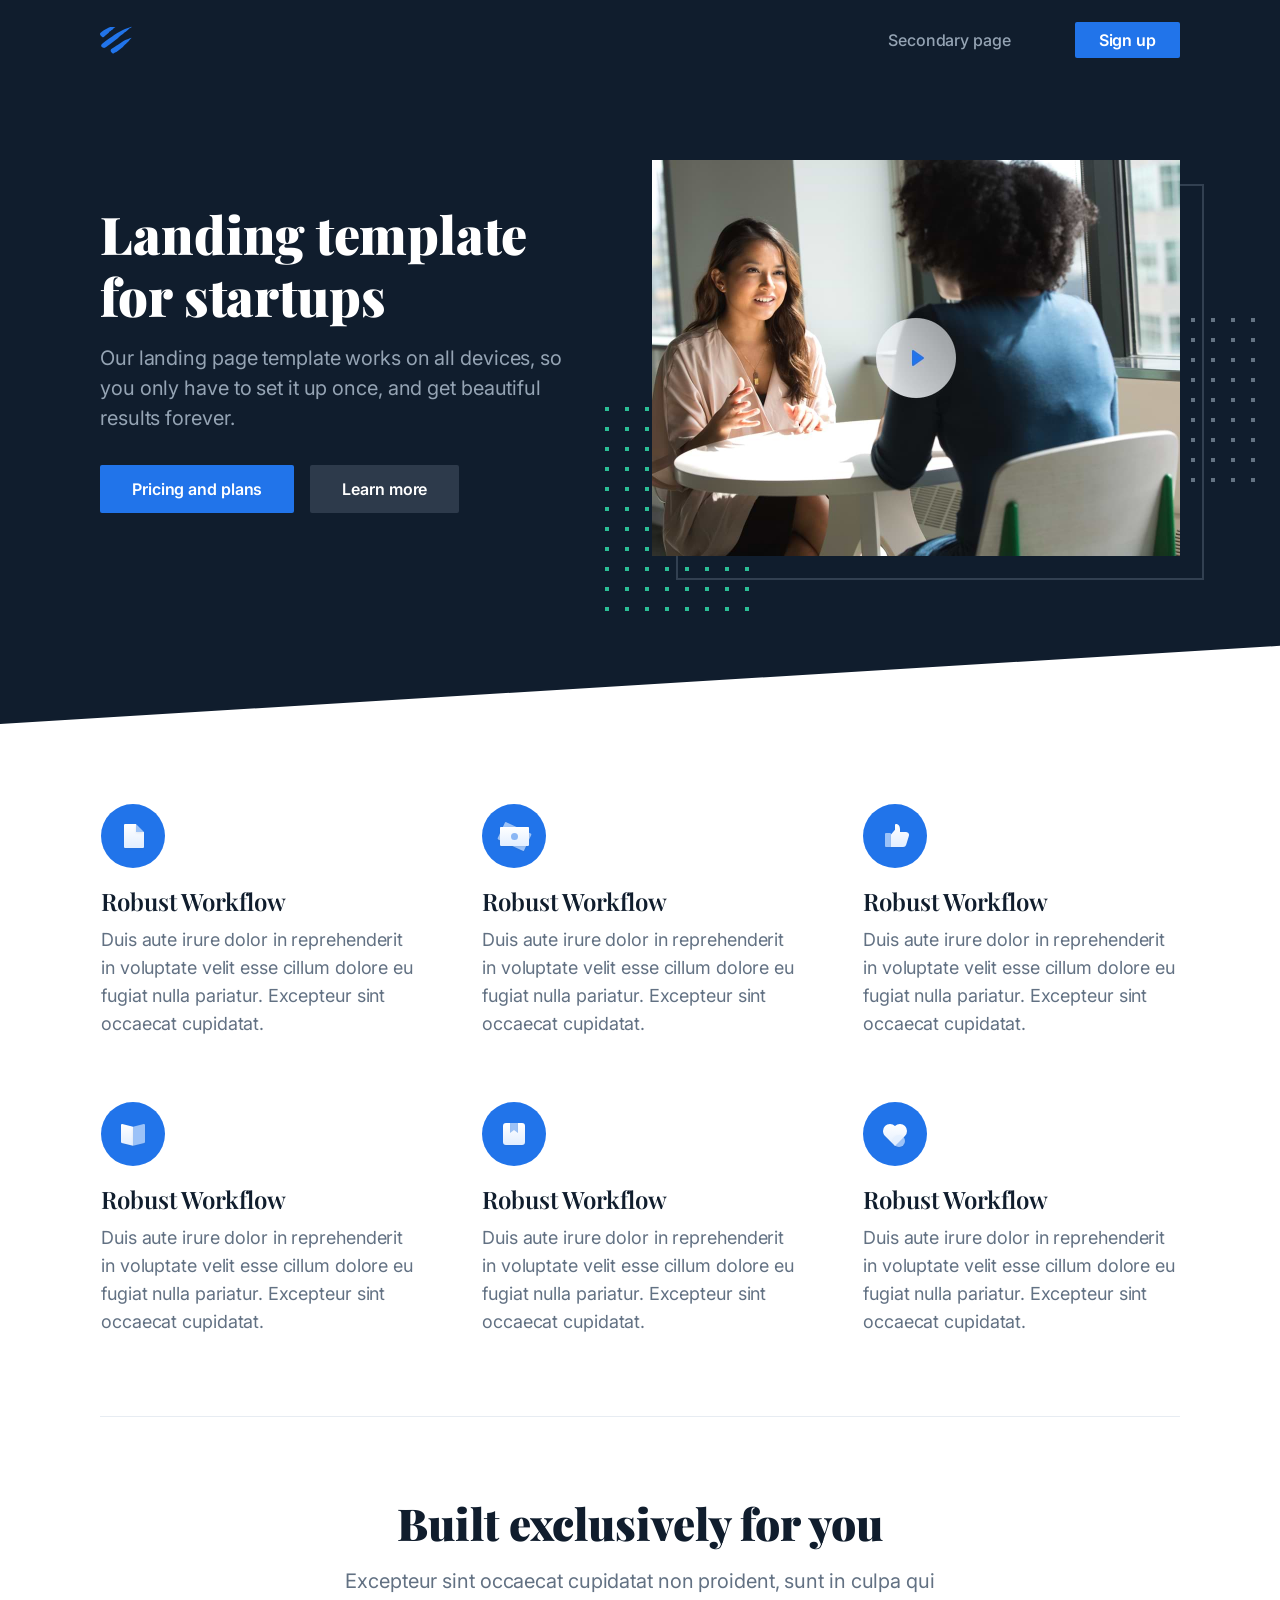
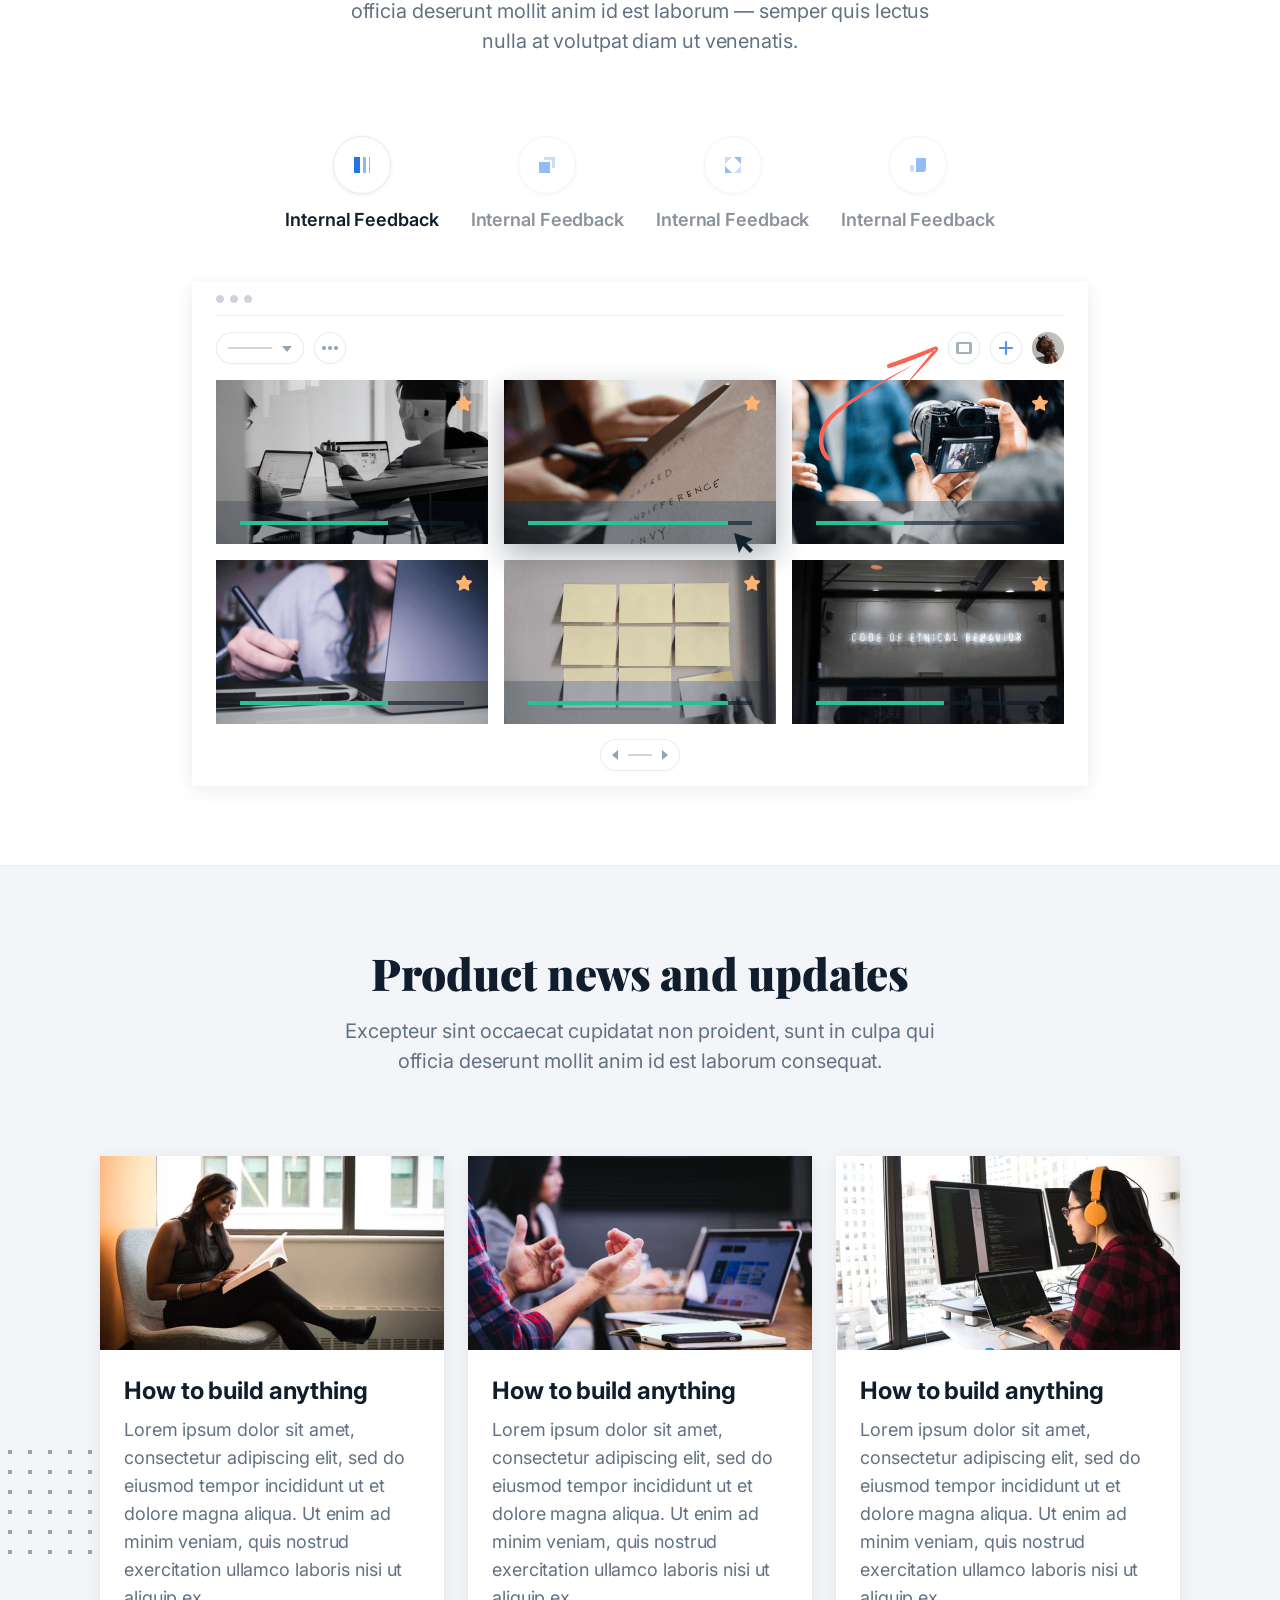
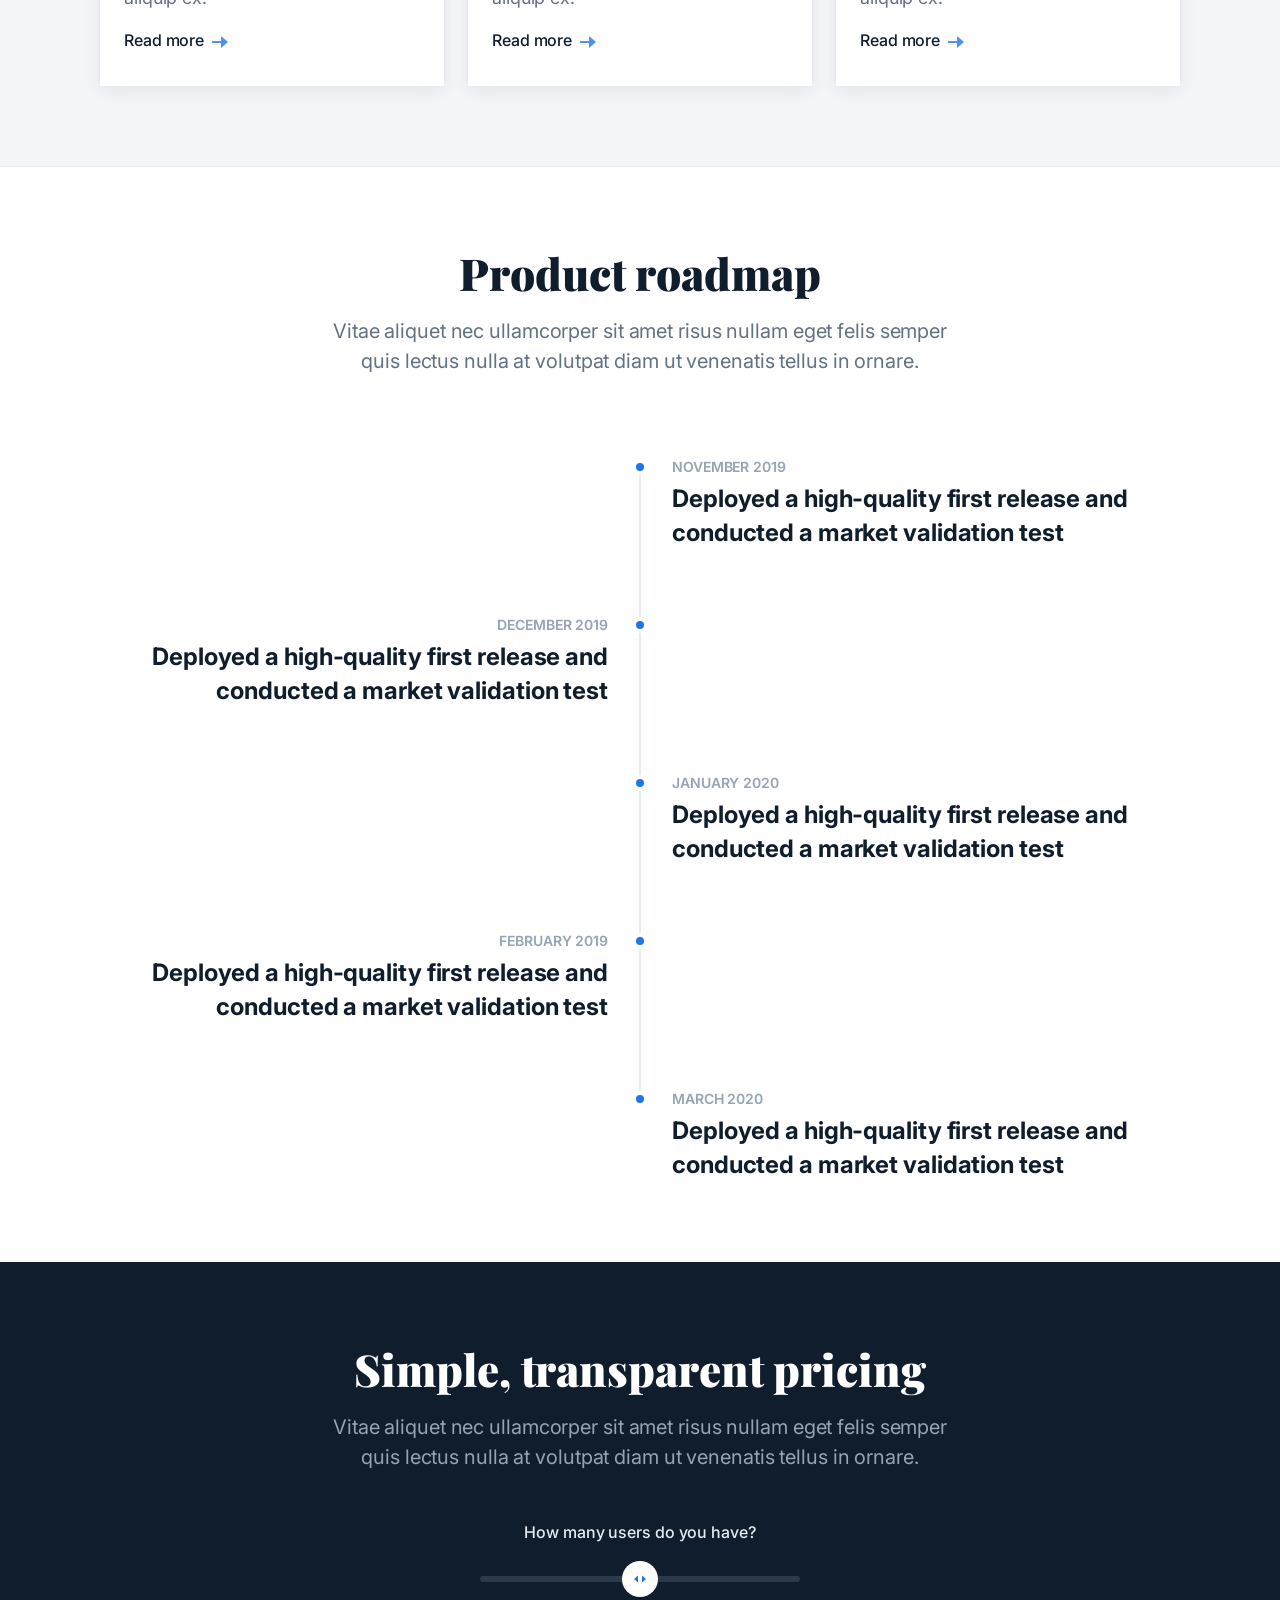
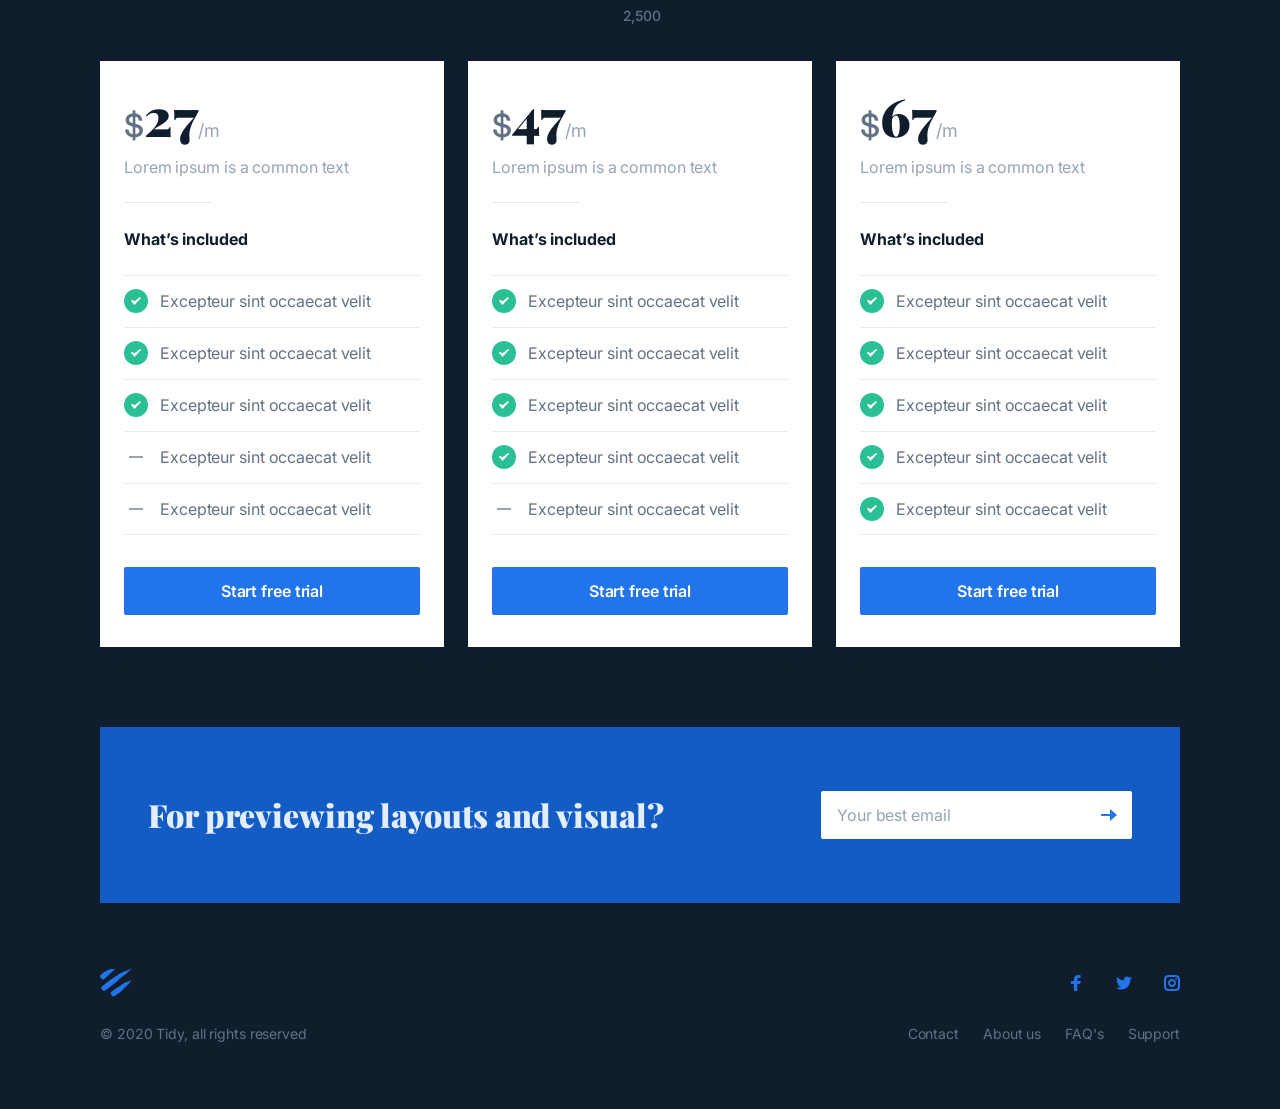
==== tidy/HTML/public/index.html @ 33cce277 "feat: Add Titans Atlas fan site with interactive features Co-authored-by: ohajiyev995 <ohajiyev995@g" ====
<!DOCTYPE html><html lang="en" class="no-js"><head><meta charset="utf-8"><meta http-equiv="X-UA-Compatible" content="IE=edge"><meta name="viewport" content="width=device-width,initial-scale=1"><title>Tidy Template</title><link rel="stylesheet" href="css/style.css"></head><body class="has-animations"><div class="body-wrap"><header class="site-header invert-color"><div class="container"><div class="site-header-inner"><div class="brand"><h1 class="m-0"><a href="index.html"><img src="images/logo.svg" alt="Tidy" width="32" height="32"></a></h1></div><button id="header-nav-toggle" class="header-nav-toggle" aria-controls="primary-menu" aria-expanded="false"><span class="screen-reader">Menu</span> <span class="hamburger"><span class="hamburger-inner"></span></span></button><nav id="header-nav" class="header-nav"><div class="header-nav-inner"><ul class="list-reset text-xs header-nav-right"><li><a href="additional.html">Secondary page</a></li></ul><ul class="list-reset header-nav-right"><li><a class="button button-primary button-wide-mobile button-wide-mobile button-sm" href="signup.html">Sign up</a></li></ul></div></nav></div></div></header><main class="site-content"><section class="hero section has-bg-color invert-color"><div class="container"><div class="hero-inner section-inner"><div class="split-wrap"><div class="split-item"><div class="hero-content split-item-content center-content-mobile reveal-from-top"><h1 class="mt-0 mb-16">Landing template for startups</h1><p class="mt-0 mb-32">Our landing page template works on all devices, so you only have to set it up once, and get beautiful results forever.</p><div class="button-group"><a class="button button-primary button-wide-mobile" href="#">Pricing and plans</a> <a class="button button-dark button-wide-mobile" href="#">Learn more</a></div></div><div class="hero-figure split-item-image split-item-image-fill illustration-element-01 reveal-from-bottom"><a class="modal-trigger" aria-controls="modal-01" data-video="https://player.vimeo.com/video/174002812" data-video-tag="iframe" href="#"><img src="images/video-placeholder.jpg" alt="Video" width="528" height="396"></a></div><div id="modal-01" class="modal modal-video"><div class="modal-inner"><div class="responsive-video"><iframe src="#" frameborder="0" webkitallowfullscreen mozallowfullscreen allowfullscreen></iframe></div></div></div></div></div></div></div></section><section class="features-tiles section"><div class="container"><div class="features-tiles-inner section-inner"><div class="tiles-wrap"><div class="tiles-item reveal-from-bottom" data-reveal-container=".tiles-wrap"><div class="tiles-item-inner"><div class="features-tiles-item-header"><div class="features-tiles-item-image mb-16"><img src="images/feature-tile-icon-01.svg" alt="Feature tile icon 01"></div></div><div class="features-tiles-item-content"><h4 class="mt-0 mb-8">Robust Workflow</h4><p class="m-0 text-sm">Duis aute irure dolor in reprehenderit in voluptate velit esse cillum dolore eu fugiat nulla pariatur. Excepteur sint occaecat cupidatat.</p></div></div></div><div class="tiles-item reveal-from-bottom" data-reveal-container=".tiles-wrap" data-reveal-delay="100"><div class="tiles-item-inner"><div class="features-tiles-item-header"><div class="features-tiles-item-image mb-16"><img src="images/feature-tile-icon-02.svg" alt="Feature tile icon 02"></div></div><div class="features-tiles-item-content"><h4 class="mt-0 mb-8">Robust Workflow</h4><p class="m-0 text-sm">Duis aute irure dolor in reprehenderit in voluptate velit esse cillum dolore eu fugiat nulla pariatur. Excepteur sint occaecat cupidatat.</p></div></div></div><div class="tiles-item reveal-from-bottom" data-reveal-container=".tiles-wrap" data-reveal-delay="200"><div class="tiles-item-inner"><div class="features-tiles-item-header"><div class="features-tiles-item-image mb-16"><img src="images/feature-tile-icon-03.svg" alt="Feature tile icon 03"></div></div><div class="features-tiles-item-content"><h4 class="mt-0 mb-8">Robust Workflow</h4><p class="m-0 text-sm">Duis aute irure dolor in reprehenderit in voluptate velit esse cillum dolore eu fugiat nulla pariatur. Excepteur sint occaecat cupidatat.</p></div></div></div><div class="tiles-item reveal-from-bottom" data-reveal-container=".tiles-wrap" data-reveal-delay="300"><div class="tiles-item-inner"><div class="features-tiles-item-header"><div class="features-tiles-item-image mb-16"><img src="images/feature-tile-icon-04.svg" alt="Feature tile icon 04"></div></div><div class="features-tiles-item-content"><h4 class="mt-0 mb-8">Robust Workflow</h4><p class="m-0 text-sm">Duis aute irure dolor in reprehenderit in voluptate velit esse cillum dolore eu fugiat nulla pariatur. Excepteur sint occaecat cupidatat.</p></div></div></div><div class="tiles-item reveal-from-bottom" data-reveal-container=".tiles-wrap" data-reveal-delay="400"><div class="tiles-item-inner"><div class="features-tiles-item-header"><div class="features-tiles-item-image mb-16"><img src="images/feature-tile-icon-05.svg" alt="Feature tile icon 05"></div></div><div class="features-tiles-item-content"><h4 class="mt-0 mb-8">Robust Workflow</h4><p class="m-0 text-sm">Duis aute irure dolor in reprehenderit in voluptate velit esse cillum dolore eu fugiat nulla pariatur. Excepteur sint occaecat cupidatat.</p></div></div></div><div class="tiles-item reveal-from-bottom" data-reveal-container=".tiles-wrap" data-reveal-delay="500"><div class="tiles-item-inner"><div class="features-tiles-item-header"><div class="features-tiles-item-image mb-16"><img src="images/feature-tile-icon-06.svg" alt="Feature tile icon 06"></div></div><div class="features-tiles-item-content"><h4 class="mt-0 mb-8">Robust Workflow</h4><p class="m-0 text-sm">Duis aute irure dolor in reprehenderit in voluptate velit esse cillum dolore eu fugiat nulla pariatur. Excepteur sint occaecat cupidatat.</p></div></div></div></div></div></div></section><section class="features-tabs section center-content has-bottom-divider"><div class="container"><div class="features-tabs-inner section-inner has-top-divider"><div class="section-header center-content"><div class="container-xs"><h2 class="mt-0 mb-16">Built exclusively for you</h2><p class="m-0">Excepteur sint occaecat cupidatat non proident, sunt in culpa qui officia deserunt mollit anim id est laborum — semper quis lectus nulla at volutpat diam ut venenatis.</p></div></div><div class="tabs"><ul class="tab-list list-reset mb-0"><li class="tab is-active" role="tab" aria-controls="tab-a"><div class="features-tabs-tab-image mb-12"><img src="images/features-tabs-icon-01.svg" alt="Tab icon 01" width="56" height="56"></div><div class="text-color-high fw-600 text-sm">Internal Feedback</div></li><li class="tab" role="tab" aria-controls="tab-b"><div class="features-tabs-tab-image mb-12"><img src="images/features-tabs-icon-02.svg" alt="Tab icon 02" width="56" height="56"></div><div class="text-color-high fw-600 text-sm">Internal Feedback</div></li><li class="tab" role="tab" aria-controls="tab-c"><div class="features-tabs-tab-image mb-12"><img src="images/features-tabs-icon-03.svg" alt="Tab icon 03" width="56" height="56"></div><div class="text-color-high fw-600 text-sm">Internal Feedback</div></li><li class="tab" role="tab" aria-controls="tab-d"><div class="features-tabs-tab-image mb-12"><img src="images/features-tabs-icon-04.svg" alt="Tab icon 04" width="56" height="56"></div><div class="text-color-high fw-600 text-sm">Internal Feedback</div></li></ul><div id="tab-a" class="tab-panel" role="tabpanel"><img class="has-shadow" src="images/features-tabs-image.png" alt="Features tabs image 01" width="896" height="504"></div><div id="tab-b" class="tab-panel" role="tabpanel"><img class="has-shadow" src="images/features-tabs-image.png" alt="Features tabs image 02" width="896" height="504"></div><div id="tab-c" class="tab-panel" role="tabpanel"><img class="has-shadow" src="images/features-tabs-image.png" alt="Features tabs image 03" width="896" height="504"></div><div id="tab-d" class="tab-panel" role="tabpanel"><img class="has-shadow" src="images/features-tabs-image.png" alt="Features tabs image 04" width="896" height="504"></div></div></div></div></section><section class="news section illustration-section-01"><div class="container"><div class="news-inner section-inner"><div class="section-header center-content"><div class="container-xs"><h2 class="mt-0 mb-16">Product news and updates</h2><p class="mb-0">Excepteur sint occaecat cupidatat non proident, sunt in culpa qui officia deserunt mollit anim id est laborum consequat.</p></div></div><div class="tiles-wrap"><article class="tiles-item reveal-from-bottom"><div class="tiles-item-inner has-shadow"><figure class="news-item-image m-0"><img src="images/news-image-01.jpg" alt="News 01" width="344" height="194"></figure><div class="news-item-content"><div class="news-item-body"><h3 class="news-item-title h4 mt-0 mb-8"><a href="#">How to build anything</a></h3><p class="mb-16 text-sm">Lorem ipsum dolor sit amet, consectetur adipiscing elit, sed do eiusmod tempor incididunt ut et dolore magna aliqua. Ut enim ad minim veniam, quis nostrud exercitation ullamco laboris nisi ut aliquip ex.</p></div><div class="news-item-more text-xs mb-8"><a href="#">Read more</a></div></div></div></article><article class="tiles-item reveal-from-bottom" data-reveal-delay="200"><div class="tiles-item-inner has-shadow"><figure class="news-item-image m-0"><img src="images/news-image-02.jpg" alt="News 02" width="344" height="194"></figure><div class="news-item-content"><div class="news-item-body"><h3 class="news-item-title h4 mt-0 mb-8"><a href="#">How to build anything</a></h3><p class="mb-16 text-sm">Lorem ipsum dolor sit amet, consectetur adipiscing elit, sed do eiusmod tempor incididunt ut et dolore magna aliqua. Ut enim ad minim veniam, quis nostrud exercitation ullamco laboris nisi ut aliquip ex.</p></div><div class="news-item-more text-xs mb-8"><a href="#">Read more</a></div></div></div></article><article class="tiles-item reveal-from-bottom" data-reveal-delay="400"><div class="tiles-item-inner has-shadow"><figure class="news-item-image m-0"><img src="images/news-image-03.jpg" alt="News 03" width="344" height="194"></figure><div class="news-item-content"><div class="news-item-body"><h3 class="news-item-title h4 mt-0 mb-8"><a href="#">How to build anything</a></h3><p class="mb-16 text-sm">Lorem ipsum dolor sit amet, consectetur adipiscing elit, sed do eiusmod tempor incididunt ut et dolore magna aliqua. Ut enim ad minim veniam, quis nostrud exercitation ullamco laboris nisi ut aliquip ex.</p></div><div class="news-item-more text-xs mb-8"><a href="#">Read more</a></div></div></div></article></div></div></div></section><section class="roadmap section has-top-divider"><div class="container"><div class="roadmap-inner section-inner"><div class="section-header center-content"><div class="container-xs"><h2 class="mt-0 mb-16">Product roadmap</h2><p class="mb-0">Vitae aliquet nec ullamcorper sit amet risus nullam eget felis semper quis lectus nulla at volutpat diam ut venenatis tellus in ornare.</p></div></div><div class="timeline"><div class="timeline-wrap"><div class="timeline-item"><div class="timeline-item-inner"><div class="timeline-item-header text-color-low tt-u mb-4 reveal-fade">November 2019</div><div class="timeline-item-content fw-700 h4 m-0 reveal-from-side">Deployed a high-quality first release and conducted a market validation test</div></div></div><div class="timeline-item"><div class="timeline-item-inner"><div class="timeline-item-header text-color-low tt-u mb-4 reveal-fade">December 2019</div><div class="timeline-item-content fw-700 h4 m-0 reveal-from-side">Deployed a high-quality first release and conducted a market validation test</div></div></div><div class="timeline-item"><div class="timeline-item-inner"><div class="timeline-item-header text-color-low tt-u mb-4 reveal-fade">January 2020</div><div class="timeline-item-content fw-700 h4 m-0 reveal-from-side">Deployed a high-quality first release and conducted a market validation test</div></div></div><div class="timeline-item"><div class="timeline-item-inner"><div class="timeline-item-header text-color-low tt-u mb-4 reveal-fade">February 2019</div><div class="timeline-item-content fw-700 h4 m-0 reveal-from-side">Deployed a high-quality first release and conducted a market validation test</div></div></div><div class="timeline-item"><div class="timeline-item-inner"><div class="timeline-item-header text-color-low tt-u mb-4 reveal-fade">March 2020</div><div class="timeline-item-content fw-700 h4 m-0 reveal-from-side">Deployed a high-quality first release and conducted a market validation test</div></div></div></div></div></div></div></section><section class="pricing section has-bg-color"><div class="container"><div class="pricing-inner section-inner"><div class="section-header center-content invert-color"><div class="container-xs"><h2 class="mt-0 mb-16">Simple, transparent pricing</h2><p class="m-0">Vitae aliquet nec ullamcorper sit amet risus nullam eget felis semper quis lectus nulla at volutpat diam ut venenatis tellus in ornare.</p></div></div><div class="pricing-slider center-content invert-color"><label class="form-slider"><span class="mb-16">How many users do you have?</span> <input type="range" value="4" data-price-input='{
                                    "0": "1,000",
                                    "1": "1,250",
                                    "2": "1,500",
                                    "3": "2,000",
                                    "4": "2,500",
                                    "5": "3,500",
                                    "6": "6,000",
                                    "7": "15,000",
                                    "8": "50,000"                 
                                }'></label><div class="pricing-slider-value"></div></div><div class="tiles-wrap"><div class="tiles-item reveal-from-bottom"><div class="tiles-item-inner has-shadow"><div class="pricing-item-content"><div class="pricing-item-header pb-24 mb-24"><div class="pricing-item-price mb-8" data-price-output='{
                                                "0": ["$", "0", "/m"],
                                                "1": ["$", "13", "/m"],
                                                "2": ["$", "17", "/m"],
                                                "3": ["$", "21", "/m"],
                                                "4": ["$", "27", "/m"],
                                                "5": ["$", "42", "/m"],
                                                "6": ["$", "58", "/m"],
                                                "7": ["$", "117", "/m"],
                                                "8": ["$", "208", "/m"]
                                            }'><span class="pricing-item-price-currency h3"></span><span class="pricing-item-price-amount h1"></span><span class="pricing-item-price-after text-sm text-color-low"></span></div><div class="text-xs text-color-low">Lorem ipsum is a common text</div></div><div class="pricing-item-features mb-40"><div class="pricing-item-features-title h6 text-xs text-color-high mb-24">What’s included</div><ul class="pricing-item-features-list list-reset text-xs mb-32"><li class="is-checked">Excepteur sint occaecat velit</li><li class="is-checked">Excepteur sint occaecat velit</li><li class="is-checked">Excepteur sint occaecat velit</li><li>Excepteur sint occaecat velit</li><li>Excepteur sint occaecat velit</li></ul></div></div><div class="pricing-item-cta mb-8"><a class="button button-primary button-block" href="#">Start free trial</a></div></div></div><div class="tiles-item reveal-from-bottom" data-reveal-delay="200"><div class="tiles-item-inner has-shadow"><div class="pricing-item-content"><div class="pricing-item-header pb-24 mb-24"><div class="pricing-item-price mb-8" data-price-output='{
                                                "0": ["$", "13", "/m"],
                                                "1": ["$", "17", "/m"],
                                                "2": ["$", "21", "/m"],
                                                "3": ["$", "25", "/m"],
                                                "4": ["$", "47", "/m"],
                                                "5": ["$", "58", "/m"],
                                                "6": ["$", "117", "/m"],
                                                "7": ["$", "208", "/m"],
                                                "8": ["$", "299", "/m"]
                                            }'><span class="pricing-item-price-currency h3"></span><span class="pricing-item-price-amount h1"></span><span class="pricing-item-price-after text-sm text-color-low"></span></div><div class="text-xs text-color-low">Lorem ipsum is a common text</div></div><div class="pricing-item-features mb-40"><div class="pricing-item-features-title h6 text-xs text-color-high mb-24">What’s included</div><ul class="pricing-item-features-list list-reset text-xs mb-32"><li class="is-checked">Excepteur sint occaecat velit</li><li class="is-checked">Excepteur sint occaecat velit</li><li class="is-checked">Excepteur sint occaecat velit</li><li class="is-checked">Excepteur sint occaecat velit</li><li>Excepteur sint occaecat velit</li></ul></div></div><div class="pricing-item-cta mb-8"><a class="button button-primary button-block" href="#">Start free trial</a></div></div></div><div class="tiles-item reveal-from-bottom" data-reveal-delay="400"><div class="tiles-item-inner has-shadow"><div class="pricing-item-content"><div class="pricing-item-header pb-24 mb-24"><div class="pricing-item-price mb-8" data-price-output='{
                                                "0": ["$", "17", "/m"],
                                                "1": ["$", "21", "/m"],
                                                "2": ["$", "25", "/m"],
                                                "3": ["$", "42", "/m"],
                                                "4": ["$", "67", "/m"],
                                                "5": ["$", "117", "/m"],
                                                "6": ["$", "208", "/m"],
                                                "7": ["$", "299", "/m"],
                                                "8": ["$", "499", "/m"]
                                            }'><span class="pricing-item-price-currency h3"></span><span class="pricing-item-price-amount h1"></span><span class="pricing-item-price-after text-sm text-color-low"></span></div><div class="text-xs text-color-low">Lorem ipsum is a common text</div></div><div class="pricing-item-features mb-40"><div class="pricing-item-features-title h6 text-xs text-color-high mb-24">What’s included</div><ul class="pricing-item-features-list list-reset text-xs mb-32"><li class="is-checked">Excepteur sint occaecat velit</li><li class="is-checked">Excepteur sint occaecat velit</li><li class="is-checked">Excepteur sint occaecat velit</li><li class="is-checked">Excepteur sint occaecat velit</li><li class="is-checked">Excepteur sint occaecat velit</li></ul></div></div><div class="pricing-item-cta mb-8"><a class="button button-primary button-block" href="#">Start free trial</a></div></div></div></div></div></div></section><section class="cta section center-content-mobile has-bg-color invert-color"><div class="container"><div class="cta-inner section-inner cta-split"><div class="cta-slogan"><h3 class="m-0">For previewing layouts and visual?</h3></div><div class="cta-action"><div class="has-icon-right"><label for="newsletter" class="form-label screen-reader">Subscribe</label> <input id="newsletter" class="form-input" type="text" placeholder="Your best email"> <svg width="16" height="12" xmlns="http://www.w3.org/2000/svg"><path d="M9 5H1c-.6 0-1 .4-1 1s.4 1 1 1h8v5l7-6-7-6v5z" fill="#2174EA"/></svg></div></div></div></div></section></main><footer class="site-footer center-content-mobile invert-color"><div class="container"><div class="site-footer-inner"><div class="footer-top space-between text-xxs"><div class="brand"><a href="index.html"><img src="images/logo.svg" alt="Tidy" width="32" height="32"></a></div><div class="footer-social"><ul class="list-reset"><li><a href="#"><svg width="16" height="16" viewBox="0 0 16 16" xmlns="http://www.w3.org/2000/svg"><title>Facebook</title><path d="M6.023 16L6 9H3V6h3V4c0-2.7 1.672-4 4.08-4 1.153 0 2.144.086 2.433.124v2.821h-1.67c-1.31 0-1.563.623-1.563 1.536V6H13l-1 3H9.28v7H6.023z"/></svg></a></li><li><a href="#"><svg width="16" height="16" viewBox="0 0 16 16" xmlns="http://www.w3.org/2000/svg"><title>Twitter</title><path d="M16 3c-.6.3-1.2.4-1.9.5.7-.4 1.2-1 1.4-1.8-.6.4-1.3.6-2.1.8-.6-.6-1.5-1-2.4-1-1.7 0-3.2 1.5-3.2 3.3 0 .3 0 .5.1.7-2.7-.1-5.2-1.4-6.8-3.4-.3.5-.4 1-.4 1.7 0 1.1.6 2.1 1.5 2.7-.5 0-1-.2-1.5-.4C.7 7.7 1.8 9 3.3 9.3c-.3.1-.6.1-.9.1-.2 0-.4 0-.6-.1.4 1.3 1.6 2.3 3.1 2.3-1.1.9-2.5 1.4-4.1 1.4H0c1.5.9 3.2 1.5 5 1.5 6 0 9.3-5 9.3-9.3v-.4C15 4.3 15.6 3.7 16 3z"/></svg></a></li><li><a href="#"><svg width="16" height="16" viewBox="0 0 16 16" xmlns="http://www.w3.org/2000/svg"><title>Instagram</title><g><circle cx="12.145" cy="3.892" r="1"/><path d="M8 12c-2.206 0-4-1.794-4-4s1.794-4 4-4 4 1.794 4 4-1.794 4-4 4zm0-6c-1.103 0-2 .897-2 2s.897 2 2 2 2-.897 2-2-.897-2-2-2z"/><path d="M12 16H4c-2.056 0-4-1.944-4-4V4c0-2.056 1.944-4 4-4h8c2.056 0 4 1.944 4 4v8c0 2.056-1.944 4-4 4zM4 2c-.935 0-2 1.065-2 2v8c0 .953 1.047 2 2 2h8c.935 0 2-1.065 2-2V4c0-.935-1.065-2-2-2H4z"/></g></svg></a></li></ul></div></div><div class="footer-bottom space-between text-xxs invert-order-desktop"><nav class="footer-nav"><ul class="list-reset"><li><a href="#">Contact</a></li><li><a href="#">About us</a></li><li><a href="#">FAQ's</a></li><li><a href="#">Support</a></li></ul></nav><div class="footer-copyright">&copy; 2020 Tidy, all rights reserved</div></div></div></div></footer></div><script src="js/main.min.js"></script></body></html>
---- tidy/HTML/public/css/style.css ----
@import url("https://fonts.googleapis.com/css?family=Inter:400,500,600,700|Playfair+Display:700,900&display=swap");html{line-height:1.15;-ms-text-size-adjust:100%;-webkit-text-size-adjust:100%}body{margin:0}article,aside,footer,header,nav,section{display:block}h1{font-size:2em;margin:0.67em 0}figcaption,figure,main{display:block}figure{margin:1em 40px}hr{box-sizing:content-box;height:0;overflow:visible}pre{font-family:monospace, monospace;font-size:1em}a{background-color:transparent;-webkit-text-decoration-skip:objects}abbr[title]{border-bottom:none;text-decoration:underline;-webkit-text-decoration:underline dotted;text-decoration:underline dotted}b,strong{font-weight:inherit}b,strong{font-weight:bolder}code,kbd,samp{font-family:monospace, monospace;font-size:1em}dfn{font-style:italic}mark{background-color:#ff0;color:#000}small{font-size:80%}sub,sup{font-size:75%;line-height:0;position:relative;vertical-align:baseline}sub{bottom:-0.25em}sup{top:-0.5em}audio,video{display:inline-block}audio:not([controls]){display:none;height:0}img{border-style:none}svg:not(:root){overflow:hidden}button,input,optgroup,select,textarea{font-family:sans-serif;font-size:100%;line-height:1.15;margin:0}button,input{overflow:visible}button,select{text-transform:none}button,html [type="button"],[type="reset"],[type="submit"]{-webkit-appearance:button}button::-moz-focus-inner,[type="button"]::-moz-focus-inner,[type="reset"]::-moz-focus-inner,[type="submit"]::-moz-focus-inner{border-style:none;padding:0}button:-moz-focusring,[type="button"]:-moz-focusring,[type="reset"]:-moz-focusring,[type="submit"]:-moz-focusring{outline:1px dotted ButtonText}fieldset{padding:0.35em 0.75em 0.625em}legend{box-sizing:border-box;color:inherit;display:table;max-width:100%;padding:0;white-space:normal}progress{display:inline-block;vertical-align:baseline}textarea{overflow:auto}[type="checkbox"],[type="radio"]{box-sizing:border-box;padding:0}[type="number"]::-webkit-inner-spin-button,[type="number"]::-webkit-outer-spin-button{height:auto}[type="search"]{-webkit-appearance:textfield;outline-offset:-2px}[type="search"]::-webkit-search-cancel-button,[type="search"]::-webkit-search-decoration{-webkit-appearance:none}::-webkit-file-upload-button{-webkit-appearance:button;font:inherit}details,menu{display:block}summary{display:list-item}canvas{display:inline-block}template{display:none}[hidden]{display:none}@media (min-width: 641px){.has-animations [class*=reveal-]{opacity:0;will-change:opacity, transform}.has-animations .reveal-from-top{-webkit-transform:translateY(-10px);transform:translateY(-10px)}.has-animations .reveal-from-bottom{-webkit-transform:translateY(10px);transform:translateY(10px)}.has-animations .reveal-from-left{-webkit-transform:translateX(-10px);transform:translateX(-10px)}.has-animations .reveal-from-right{-webkit-transform:translateX(10px);transform:translateX(10px)}.has-animations .reveal-scale-up{-webkit-transform:scale(.95);transform:scale(.95)}.has-animations .reveal-scale-down{-webkit-transform:scale(1.05);transform:scale(1.05)}.has-animations .reveal-rotate-from-left{-webkit-transform:perspective(1000px) rotateY(-45deg);transform:perspective(1000px) rotateY(-45deg)}.has-animations .reveal-rotate-from-right{-webkit-transform:perspective(1000px) rotateY(45deg);transform:perspective(1000px) rotateY(45deg)}.has-animations.is-loaded [class*=reveal-]{-webkit-transition:opacity 1s cubic-bezier(0.39, 0.575, 0.565, 1),-webkit-transform 1s cubic-bezier(0.39, 0.575, 0.565, 1);transition:opacity 1s cubic-bezier(0.39, 0.575, 0.565, 1),-webkit-transform 1s cubic-bezier(0.39, 0.575, 0.565, 1);transition:opacity 1s cubic-bezier(0.39, 0.575, 0.565, 1),transform 1s cubic-bezier(0.39, 0.575, 0.565, 1);transition:opacity 1s cubic-bezier(0.39, 0.575, 0.565, 1),transform 1s cubic-bezier(0.39, 0.575, 0.565, 1),-webkit-transform 1s cubic-bezier(0.39, 0.575, 0.565, 1)}.has-animations.is-loaded [class*=reveal-].is-revealed{opacity:1;-webkit-transform:translate(0);transform:translate(0)}}html{box-sizing:border-box}*,*:before,*:after{box-sizing:inherit}body{background:#fff;-moz-osx-font-smoothing:grayscale;-webkit-font-smoothing:antialiased}hr{border:0;display:block;height:1px;background:#E7ECF2;margin-top:24px;margin-bottom:24px}ul,ol{margin-top:0;padding-left:24px}ul:not(:last-child),ol:not(:last-child){margin-bottom:24px}ul{list-style:disc}ol{list-style:decimal}li:not(:last-child){margin-bottom:12px}li>ul,li>ol{margin-top:12px;margin-bottom:0}dl{margin-top:0;margin-bottom:24px}dt{font-weight:600}dd{margin-left:24px;margin-bottom:24px}img,svg,video{display:block;height:auto;max-width:100%}figure{margin:48px 0}figcaption{padding:8px 0}table{font-size:16px;line-height:24px;letter-spacing:-0.1px;border-collapse:collapse;margin-bottom:24px;width:100%}tr{border-bottom:1px solid #E7ECF2}th{font-weight:600;text-align:left}th,td{padding:8px 16px}th:first-child,td:first-child{padding-left:0}th:last-child,td:last-child{padding-right:0}.invert-color hr{display:block;height:1px;background:rgba(98,113,131,0.24)}.invert-color tr{border-bottom:1px solid rgba(98,113,131,0.24)}html{font-size:20px;line-height:30px;letter-spacing:-0.1px}body{color:#627183;font-size:1rem}body,button,input,select,textarea{font-family:"Inter", sans-serif;font-weight:400}h1,h2,h3,h4,h5,h6,.h1,.h2,.h3,.h4,.h5,.h6{font-family:"Playfair Display", serif;font-weight:900;clear:both;color:#101D2D;word-wrap:break-word;overflow-wrap:break-word}h1,.h1{font-size:44px;line-height:54px}h2,.h2{font-size:32px;line-height:42px}h3,.h3{font-size:24px;line-height:34px;letter-spacing:-0.1px}h4,.h4{font-size:24px;line-height:34px;letter-spacing:-0.1px}h5,.h5{font-size:20px;line-height:30px;letter-spacing:-0.1px}h6,.h6,small,.text-sm{font-size:18px;line-height:28px;letter-spacing:-0.1px}.text-xs{font-size:16px;line-height:24px;letter-spacing:-0.1px}.text-xxs{font-size:14px;line-height:22px}figcaption{font-size:14px;line-height:22px}a:not(.button){color:#627183;text-decoration:underline}a:not(.button):hover,a:not(.button):active{color:#2174EA;outline:0;text-decoration:none}a.func-link{color:#2174EA}h1,.h1{margin-top:48px;margin-bottom:32px}h2,.h2{margin-top:48px;margin-bottom:32px}h3,.h3{margin-top:36px;margin-bottom:24px}h4,h5,h6,.h4,.h5,.h6{margin-top:24px;margin-bottom:24px}p{margin-top:0;margin-bottom:24px}dfn,cite,em,i{font-style:italic}blockquote{font-size:20px;line-height:30px;letter-spacing:-0.1px;margin-top:24px;margin-bottom:24px;margin-left:24px}blockquote::before{content:"\201C"}blockquote::after{content:"\201D"}blockquote p{display:inline}address{border-width:1px 0;border-style:solid;border-color:#E7ECF2;padding:24px 0;margin:0 0 24px}pre,pre h1,pre h2,pre h3,pre h4,pre h5,pre h6,pre .h1,pre .h2,pre .h3,pre .h4,pre .h5,pre .h6{font-family:"Courier 10 Pitch", Courier, monospace}pre,code,kbd,tt,var{background:#F3F5F8}pre{font-size:16px;line-height:24px;letter-spacing:-0.1px;max-width:100%;overflow:auto;padding:24px 24px;margin-top:24px;margin-bottom:24px}code,kbd,tt,var{font-family:Monaco, Consolas, "Andale Mono", "DejaVu Sans Mono", monospace;font-size:16px;line-height:24px;letter-spacing:-0.1px;padding:2px 4px}abbr,acronym{cursor:help}mark,ins{text-decoration:none}b,strong{font-weight:600}.invert-color{color:#95A4B4}.invert-color a:not(.button){color:#95A4B4;text-decoration:underline}.invert-color a:not(.button):hover,.invert-color a:not(.button):active{color:#2174EA;outline:0;text-decoration:none}.invert-color h1,.invert-color h2,.invert-color h3,.invert-color h4,.invert-color h5,.invert-color h6,.invert-color .h1,.invert-color .h2,.invert-color .h3,.invert-color .h4,.invert-color .h5,.invert-color .h6{color:#fff}.invert-color address{border-color:rgba(98,113,131,0.24)}.invert-color pre,.invert-color code,.invert-color kbd,.invert-color tt,.invert-color var{background:#0c1622}@media (max-width: 640px){.h1-mobile{font-size:44px;line-height:54px}.h2-mobile{font-size:32px;line-height:42px}.h3-mobile{font-size:24px;line-height:34px;letter-spacing:-0.1px}.h4-mobile{font-size:24px;line-height:34px;letter-spacing:-0.1px}.h5-mobile{font-size:20px;line-height:30px;letter-spacing:-0.1px}.h6-mobile{font-size:18px;line-height:28px;letter-spacing:-0.1px}}@media (min-width: 641px){h1,.h1{font-size:52px;line-height:62px}h2,.h2{font-size:44px;line-height:54px}h3,.h3{font-size:32px;line-height:42px}}.container,.container-sm,.container-xs{width:100%;margin:0 auto;padding-left:16px;padding-right:16px}@media (min-width: 481px){.container,.container-sm,.container-xs{padding-left:24px;padding-right:24px}}.container{max-width:1128px}.container-sm{max-width:944px}.container-xs{max-width:668px}[class*=container] [class*=container]{padding-left:0;padding-right:0}[class*=container] .container-sm{max-width:896px}[class*=container] .container-xs{max-width:620px}.button{display:-webkit-inline-box;display:inline-flex;font-size:16px;line-height:24px;letter-spacing:-0.1px;font-weight:600;padding:11px 31px;height:48px;text-decoration:none !important;color:#627183;background-color:#F3F5F8;border-width:1px;border-style:solid;border-color:#E7ECF2;border-radius:2px;cursor:pointer;-webkit-box-pack:center;justify-content:center;text-align:center;letter-spacing:inherit;white-space:nowrap;-webkit-transition:background .15s ease;transition:background .15s ease}.button:active{outline:0}.button:hover{background-color:#E7ECF2}.button.is-loading{position:relative;color:transparent !important;pointer-events:none}.button.is-loading::after{content:'';display:block;position:absolute;width:24px;height:24px;margin-left:-12px;margin-top:-12px;top:50%;left:50%;border:2px solid #627183;border-radius:50%;border-right-color:transparent !important;border-top-color:transparent !important;z-index:1;-webkit-animation:button-loading .6s infinite linear;animation:button-loading .6s infinite linear}.button[disabled]{cursor:not-allowed;color:#95A4B4;background-color:#E7ECF2 !important;border-color:rgba(0,0,0,0)}.button[disabled].is-loading::after{border-color:#95A4B4}.button-sm{padding:5px 23px;height:36px}.button-dark{color:#fff;background-color:#2d3a4b;border-color:rgba(0,0,0,0)}.button-dark:hover{background-color:#334155}.button-dark.is-loading::after{border-color:#fff}.button-primary{color:#fff;background-color:#2174EA;border-color:rgba(0,0,0,0)}.button-primary:hover{background-color:#2f7deb}.button-primary.is-loading::after{border-color:#fff}.button-secondary{color:#fff;background-color:#2BBF96;border-color:rgba(0,0,0,0)}.button-secondary:hover{background-color:#2ecba0}.button-secondary.is-loading::after{border-color:#fff}.button-block{display:-webkit-box;display:flex;width:100%}.button-group{display:-webkit-box;display:flex;flex-wrap:wrap;-webkit-box-align:center;align-items:center;margin-right:-8px;margin-left:-8px;margin-top:-8px}.button-group:last-of-type{margin-bottom:-8px}.button-group:not(:last-of-type){margin-bottom:8px}.button-group>[class*=button]{margin:8px}@media (max-width: 640px){.button-wide-mobile{width:100%;max-width:280px}}@-webkit-keyframes button-loading{0%{-webkit-transform:rotate(0);transform:rotate(0)}100%{-webkit-transform:rotate(360deg);transform:rotate(360deg)}}@keyframes button-loading{0%{-webkit-transform:rotate(0);transform:rotate(0)}100%{-webkit-transform:rotate(360deg);transform:rotate(360deg)}}fieldset{padding:0;margin:0;border:0}.form-label,.form-switch,.form-slider{color:#627183;font-weight:500}.form-label{font-size:14px;line-height:22px}.form-input,.form-select,.form-checkbox input,.form-radio input{-moz-appearance:none;-webkit-appearance:none;background-color:#fff;border-width:1px;border-style:solid;border-color:#E7ECF2}.form-input:hover,.form-select:hover,.form-checkbox input:hover,.form-radio input:hover{border-color:#d6dfe9}.form-input:active,.form-input:focus,.form-select:active,.form-select:focus,.form-checkbox input:active,.form-checkbox input:focus,.form-radio input:active,.form-radio input:focus{outline:none;border-color:#95A4B4}.form-input[disabled],.form-select[disabled],.form-checkbox input[disabled],.form-radio input[disabled]{cursor:not-allowed;background-color:#F3F5F8;border-color:#F3F5F8}.form-input.form-error,.form-select.form-error,.form-checkbox input.form-error,.form-radio input.form-error{border-color:#FF6157}.form-input.form-warning,.form-select.form-warning,.form-checkbox input.form-warning,.form-radio input.form-warning{border-color:#FFB471}.form-input.form-success,.form-select.form-success,.form-checkbox input.form-success,.form-radio input.form-success{border-color:#2BBF96}.form-input,.form-select{display:block;font-size:16px;line-height:24px;letter-spacing:-0.1px;padding:11px 15px;height:48px;border-radius:0;color:#101D2D;box-shadow:none;max-width:100%;width:100%}.form-input::-webkit-input-placeholder{color:#95A4B4}.form-input::-moz-placeholder{color:#95A4B4}.form-input:-ms-input-placeholder{color:#95A4B4}.form-input::-ms-input-placeholder{color:#95A4B4}.form-input::placeholder{color:#95A4B4}.form-input::-ms-input-placeholder{color:#95A4B4}textarea.form-input{height:auto;resize:vertical}.form-select{padding-right:46px;background-image:url("data:image/svg+xml;charset=US-ASCII,%3Csvg%20viewBox%3D%220%200%2016%2016%22%20xmlns%3D%22http%3A%2F%2Fwww.w3.org%2F2000%2Fsvg%22%3E%3Cpath%20d%3D%22M8%2011.4L2.6%206%204%204.6l4%204%204-4L13.4%206%208%2011.4z%22%20fill%3D%22%23627183%22%20fill-rule%3D%22evenodd%22%2F%3E%3C%2Fsvg%3E");background-position:right 15px center;background-repeat:no-repeat;background-size:16px 16px}.form-select-sm{padding-right:38px;background-position:right 11px center}.form-select-sm,.form-input-sm{padding:5px 11px;height:36px}.has-icon-left,.has-icon-right{position:relative}.has-icon-left svg,.has-icon-right svg{pointer-events:none;position:absolute;top:50%;-webkit-transform:translateY(-50%);transform:translateY(-50%)}.has-icon-left .form-input{padding-left:46px}.has-icon-left .form-input+svg{left:15px}.has-icon-left .form-input-sm{padding-left:38px}.has-icon-left .form-input-sm+svg{left:11px}.has-icon-right .form-input{padding-right:46px}.has-icon-right .form-input+svg{right:15px}.has-icon-right .form-input-sm{padding-right:38px}.has-icon-right .form-input-sm+svg{right:11px}.form-checkbox,.form-radio,.form-switch{cursor:pointer}.form-checkbox,.form-radio,.form-switch,.form-slider{font-size:16px;line-height:24px;letter-spacing:-0.1px}.form-checkbox,.form-radio{color:#95A4B4}.form-checkbox,.form-radio{position:relative;padding-left:24px}.form-checkbox input,.form-radio input{position:absolute;left:0;top:3px;width:16px;height:16px;cursor:pointer}.form-checkbox input:checked,.form-radio input:checked{background-color:#2174EA !important;border-color:#2174EA !important;background-position:50%}.form-checkbox input{border-radius:2px}.form-checkbox input:checked{background-image:url([data-uri])}.form-radio input{border-radius:50%}.form-radio input:checked{background-image:url([data-uri])}.form-switch{display:-webkit-inline-box;display:inline-flex;-webkit-box-align:center;align-items:center;-webkit-user-select:none;-moz-user-select:none;-ms-user-select:none;user-select:none}.form-switch input{clip:rect(0, 0, 0, 0);height:1px;margin:-1px;overflow:hidden;position:absolute;width:1px}.form-switch .form-switch-icon{display:block;position:relative;min-width:60px;width:60px;height:32px;border-radius:16px;background:#95A4B4}.form-switch .form-switch-icon::before{content:'';display:block;position:absolute;top:2px;left:2px;width:28px;height:28px;border-radius:14px;background:#fff;-webkit-transition:all .15s ease-out;transition:all .15s ease-out}.form-switch input:checked+.form-switch-icon{background:#2174EA}.form-switch input:checked+.form-switch-icon::before{left:30px}.form-switch>span:not(.form-switch-icon){-webkit-box-ordinal-group:0;order:-1;margin-right:12px}.form-switch>span:not(.form-switch-icon):last-child{-webkit-box-ordinal-group:initial;order:initial;margin-left:12px;margin-right:0}.form-slider>span{display:block}.form-slider input[type=range]{-moz-appearance:none;-webkit-appearance:none;background:#E7ECF2;border-radius:3px;height:6px;width:100%;margin-top:15px;margin-bottom:15px;outline:none}.form-slider input[type=range]::-webkit-slider-thumb{appearance:none;-webkit-appearance:none;background-color:#2174EA;background-image:url("data:image/svg+xml;charset=US-ASCII,%3Csvg%20width%3D%2212%22%20height%3D%228%22%20xmlns%3D%22http%3A%2F%2Fwww.w3.org%2F2000%2Fsvg%22%3E%3Cpath%20d%3D%22M8%20.5v7L12%204zM0%204l4%203.5v-7z%22%20fill%3D%22%23fff%22%20fill-rule%3D%22nonzero%22%2F%3E%3C%2Fsvg%3E");background-position:center;background-repeat:no-repeat;border:0;border-radius:50%;cursor:pointer;height:36px;width:36px}.form-slider input[type=range]::-moz-range-thumb{background-color:#2174EA;background-image:url("data:image/svg+xml;charset=US-ASCII,%3Csvg%20width%3D%2212%22%20height%3D%228%22%20xmlns%3D%22http%3A%2F%2Fwww.w3.org%2F2000%2Fsvg%22%3E%3Cpath%20d%3D%22M8%20.5v7L12%204zM0%204l4%203.5v-7z%22%20fill%3D%22%23fff%22%20fill-rule%3D%22nonzero%22%2F%3E%3C%2Fsvg%3E");background-position:center;background-repeat:no-repeat;border:0;border:none;border-radius:50%;cursor:pointer;height:36px;width:36px}.form-slider input[type=range]::-ms-thumb{background-color:#2174EA;background-image:url("data:image/svg+xml;charset=US-ASCII,%3Csvg%20width%3D%2212%22%20height%3D%228%22%20xmlns%3D%22http%3A%2F%2Fwww.w3.org%2F2000%2Fsvg%22%3E%3Cpath%20d%3D%22M8%20.5v7L12%204zM0%204l4%203.5v-7z%22%20fill%3D%22%23fff%22%20fill-rule%3D%22nonzero%22%2F%3E%3C%2Fsvg%3E");background-position:center;background-repeat:no-repeat;border:0;border-radius:50%;cursor:pointer;height:36px;width:36px}.form-slider input[type=range]::-moz-focus-outer{border:0}.invert-color .form-select{background-image:url("data:image/svg+xml;charset=US-ASCII,%3Csvg%20viewBox%3D%220%200%2016%2016%22%20xmlns%3D%22http%3A%2F%2Fwww.w3.org%2F2000%2Fsvg%22%3E%3Cpath%20d%3D%22M8%2011.4L2.6%206%204%204.6l4%204%204-4L13.4%206%208%2011.4z%22%20fill%3D%22%2395A4B4%22%20fill-rule%3D%22evenodd%22%2F%3E%3C%2Fsvg%3E")}.invert-color .form-checkbox input:checked,.invert-color .form-radio input:checked{background-color:!important;border-color:!important}.invert-color .form-slider input[type=range]{background:#2d3a4b}.invert-color .form-slider input[type=range]::-webkit-slider-thumb{background-color:#fff;background-image:url("data:image/svg+xml;charset=US-ASCII,%3Csvg%20width%3D%2212%22%20height%3D%228%22%20xmlns%3D%22http%3A%2F%2Fwww.w3.org%2F2000%2Fsvg%22%3E%3Cpath%20d%3D%22M8%20.5v7L12%204zM0%204l4%203.5v-7z%22%20fill%3D%22%232174EA%22%20fill-rule%3D%22nonzero%22%2F%3E%3C%2Fsvg%3E")}.invert-color .form-slider input[type=range]::-moz-range-thumb{background-color:#fff;background-image:url("data:image/svg+xml;charset=US-ASCII,%3Csvg%20width%3D%2212%22%20height%3D%228%22%20xmlns%3D%22http%3A%2F%2Fwww.w3.org%2F2000%2Fsvg%22%3E%3Cpath%20d%3D%22M8%20.5v7L12%204zM0%204l4%203.5v-7z%22%20fill%3D%22%232174EA%22%20fill-rule%3D%22nonzero%22%2F%3E%3C%2Fsvg%3E")}.invert-color .form-slider input[type=range]::-ms-thumb{background-color:#fff;background-image:url("data:image/svg+xml;charset=US-ASCII,%3Csvg%20width%3D%2212%22%20height%3D%228%22%20xmlns%3D%22http%3A%2F%2Fwww.w3.org%2F2000%2Fsvg%22%3E%3Cpath%20d%3D%22M8%20.5v7L12%204zM0%204l4%203.5v-7z%22%20fill%3D%22%232174EA%22%20fill-rule%3D%22nonzero%22%2F%3E%3C%2Fsvg%3E")}.form-group{display:-webkit-box;display:flex}.form-group .form-input{-webkit-box-flex:1;flex-grow:1;flex-shrink:1;margin-right:12px}.form-group .button{padding-left:24px;padding-right:24px;flex-shrink:0}.form-hint{font-size:14px;line-height:22px;margin-top:8px}@media (max-width: 640px){.form-group-desktop .form-input{margin-bottom:12px}.form-group-desktop .button{width:100%}}@media (min-width: 641px){.form-group-desktop{display:-webkit-box;display:flex}.form-group-desktop .form-input{-webkit-box-flex:1;flex-grow:1;flex-shrink:1;margin-right:12px}.form-group-desktop .button{padding-left:24px;padding-right:24px;flex-shrink:0}}.header-nav-toggle{background:transparent;border:0;outline:0;padding:0;cursor:pointer}.hamburger,.hamburger-inner{display:block;pointer-events:none}.hamburger{position:relative;width:24px;height:24px}.hamburger-inner,.hamburger-inner::before,.hamburger-inner::after{width:24px;height:2px;position:absolute;background:#627183}.invert-color .hamburger-inner,.invert-color .hamburger-inner::before,.invert-color .hamburger-inner::after{background:#95A4B4}.hamburger-inner{top:50%;margin-top:-1px;-webkit-transition-duration:0.22s;transition-duration:0.22s;-webkit-transition-timing-function:cubic-bezier(0.55, 0.055, 0.675, 0.19);transition-timing-function:cubic-bezier(0.55, 0.055, 0.675, 0.19)}.hamburger-inner::before,.hamburger-inner::after{content:'';display:block}.hamburger-inner::before{top:-7px;-webkit-transition:top 0.1s 0.25s ease-in, opacity 0.1s ease-in;transition:top 0.1s 0.25s ease-in, opacity 0.1s ease-in}.hamburger-inner::after{bottom:-7px;-webkit-transition:bottom 0.1s 0.25s ease-in,width 0.1s 0.25s ease-in,-webkit-transform 0.22s cubic-bezier(0.55, 0.055, 0.675, 0.19);transition:bottom 0.1s 0.25s ease-in,width 0.1s 0.25s ease-in,-webkit-transform 0.22s cubic-bezier(0.55, 0.055, 0.675, 0.19);transition:bottom 0.1s 0.25s ease-in,transform 0.22s cubic-bezier(0.55, 0.055, 0.675, 0.19),width 0.1s 0.25s ease-in;transition:bottom 0.1s 0.25s ease-in,transform 0.22s cubic-bezier(0.55, 0.055, 0.675, 0.19),width 0.1s 0.25s ease-in,-webkit-transform 0.22s cubic-bezier(0.55, 0.055, 0.675, 0.19)}.off-nav-is-active .hamburger-inner{-webkit-transform:rotate(225deg);transform:rotate(225deg);-webkit-transition-delay:0.12s;transition-delay:0.12s;-webkit-transition-timing-function:cubic-bezier(0.215, 0.61, 0.355, 1);transition-timing-function:cubic-bezier(0.215, 0.61, 0.355, 1)}.off-nav-is-active .hamburger-inner::before{top:0;opacity:0;-webkit-transition:top 0.1s ease-out, opacity 0.1s 0.12s ease-out;transition:top 0.1s ease-out, opacity 0.1s 0.12s ease-out}.off-nav-is-active .hamburger-inner::after{width:24px;bottom:0;-webkit-transform:rotate(-90deg);transform:rotate(-90deg);-webkit-transition:bottom 0.1s ease-out,width 0.1s ease-out,-webkit-transform 0.22s 0.12s cubic-bezier(0.215, 0.61, 0.355, 1);transition:bottom 0.1s ease-out,width 0.1s ease-out,-webkit-transform 0.22s 0.12s cubic-bezier(0.215, 0.61, 0.355, 1);transition:bottom 0.1s ease-out,transform 0.22s 0.12s cubic-bezier(0.215, 0.61, 0.355, 1),width 0.1s ease-out;transition:bottom 0.1s ease-out,transform 0.22s 0.12s cubic-bezier(0.215, 0.61, 0.355, 1),width 0.1s ease-out,-webkit-transform 0.22s 0.12s cubic-bezier(0.215, 0.61, 0.355, 1)}.accordion li{position:relative}.accordion li::before{content:'';position:absolute;top:0;left:0;width:100%;display:block;height:1px;background:#E7ECF2}.accordion li:last-of-type{position:relative}.accordion li:last-of-type::after{content:'';position:absolute;bottom:0;left:0;width:100%;display:block;height:1px;background:#E7ECF2}.invert-color .accordion li{position:relative}.invert-color .accordion li::before{content:'';position:absolute;top:0;left:0;width:100%;display:block;height:1px;background:rgba(98,113,131,0.24)}.invert-color .accordion li:last-of-type{position:relative}.invert-color .accordion li:last-of-type::after{content:'';position:absolute;bottom:0;left:0;width:100%;display:block;height:1px;background:rgba(98,113,131,0.24)}.accordion-header{display:-webkit-box;display:flex;-webkit-box-pack:justify;justify-content:space-between;-webkit-box-align:center;align-items:center;padding-top:24px;padding-bottom:24px;cursor:pointer}.accordion-header span{width:calc(100% - (16px * 2))}.accordion-content{max-height:0;opacity:0;overflow:hidden;-webkit-transition:max-height .15s ease-in-out,opacity .15s;transition:max-height .15s ease-in-out,opacity .15s}.is-active .accordion-content{opacity:1}.accordion-content p:last-child{margin-bottom:24px}.accordion-icon{position:relative;width:16px;height:16px}.accordion-icon::before,.accordion-icon::after{content:'';position:absolute;background:#2174EA;-webkit-transition:-webkit-transform .25s ease-out;transition:-webkit-transform .25s ease-out;transition:transform .25s ease-out;transition:transform .25s ease-out, -webkit-transform .25s ease-out}.invert-color .accordion-icon::before,.invert-color .accordion-icon::after{background:#95A4B4}.accordion-icon::before{top:0;left:50%;width:2px;height:100%;margin-left:-1px}.accordion-icon::after{top:50%;left:0;width:100%;height:2px;margin-top:-1px}.is-active .accordion-icon{cursor:pointer}.is-active .accordion-icon::before{-webkit-transform:rotate(90deg);transform:rotate(90deg)}.is-active .accordion-icon::after{-webkit-transform:rotate(180deg);transform:rotate(180deg)}.modal,.modal::before{bottom:0;left:0;right:0;top:0}.modal{display:none;-webkit-box-align:center;align-items:center;-webkit-box-orient:vertical;-webkit-box-direction:normal;flex-direction:column;-webkit-box-pack:center;justify-content:center;overflow:hidden;position:fixed;z-index:40}.modal.modal-video .modal-inner{padding:0;max-width:1024px}.modal::before,.modal .modal-inner{display:none}.modal::before{content:'';position:absolute;background-color:rgba(16,29,45,0.48)}.modal.is-active{display:-webkit-box;display:flex}.modal.is-active::before,.modal.is-active .modal-inner{display:block}.modal.is-active .modal-inner{-webkit-animation:slideUpInModal .15s ease-in-out both;animation:slideUpInModal .15s ease-in-out both}.modal.is-active::before{-webkit-animation:slideUpInModalBg .15s ease-in-out both;animation:slideUpInModalBg .15s ease-in-out both}.modal-inner{max-height:calc(100vh - 16px * 2);overflow:auto;position:relative;width:calc(100%  - ( 16px * 2 ));max-width:480px;margin-left:16px;margin-right:16px;background:#fff}.modal-content{padding:40px 16px}.modal-close{background:transparent;border:0;outline:0;padding:0;cursor:pointer;position:absolute;right:16px;top:16px;width:16px;height:16px}.modal-close::before,.modal-close::after{content:'';display:block;position:absolute;top:50%;left:50%;margin-top:-1px;margin-left:-8px;width:16px;height:2px;background:#95A4B4}.modal-close::before{-webkit-transform:rotate(225deg);transform:rotate(225deg)}.modal-close::after{-webkit-transform:rotate(-45deg);transform:rotate(-45deg)}.modal-close:hover::before,.modal-close:hover::after{background:#627183}@media (min-width: 641px){.modal-inner{margin:0 auto;max-height:calc(100vh - 48px * 2)}.modal-content{padding-left:32px;padding-right:32px}}@-webkit-keyframes slideUpInModal{0%{opacity:0;-webkit-transform:translateY(-24px);transform:translateY(-24px)}to{opacity:1;-webkit-transform:translateY(0);transform:translateY(0)}}@keyframes slideUpInModal{0%{opacity:0;-webkit-transform:translateY(-24px);transform:translateY(-24px)}to{opacity:1;-webkit-transform:translateY(0);transform:translateY(0)}}@-webkit-keyframes slideUpInModalBg{0%{opacity:0}to{opacity:1}}@keyframes slideUpInModalBg{0%{opacity:0}to{opacity:1}}.carousel-item.is-loading:not(.is-active){display:block;position:absolute;visibility:hidden;opacity:0}.carousel-item:not(.is-active){display:none !important}.carousel-bullets{display:-webkit-inline-box;display:inline-flex}.carousel-bullet{display:block;position:relative;width:20px;height:20px;padding:0;cursor:pointer;line-height:0;border:none;background:transparent}.carousel-bullet::before{content:'';position:absolute;left:6px;top:6px;background:#F3F5F8;width:8px;height:8px;border-radius:50%;-webkit-transition:background .25s ease;transition:background .25s ease}.carousel-bullet:focus{outline:none}.carousel-bullet.is-active::before{background:#2174EA}.carousel-bullet:hover::before{background:#E7ECF2}.invert-color .carousel-bullet::before{background:#627183}.invert-color .carousel-bullet.is-active::before{background:#2174EA}.invert-color .carousel-bullet:hover::before{background:#95A4B4}.tab-list{position:relative;display:-webkit-box;display:flex;-webkit-box-pack:start;justify-content:flex-start;-webkit-box-flex:1;flex-grow:1;flex-shrink:0;margin-bottom:0 !important;white-space:nowrap;overflow-x:auto;-webkit-user-select:none;-moz-user-select:none;-ms-user-select:none;user-select:none}.tab-list::after{content:'';display:block;position:absolute;bottom:0;width:100%;height:1px;background-color:#E7ECF2;z-index:-1}.tab{display:-webkit-box;display:flex;-webkit-box-align:center;align-items:center;-webkit-box-pack:center;justify-content:center;font-size:16px;line-height:24px;letter-spacing:-0.1px;font-weight:500;padding:8px 24px;color:#95A4B4;border-bottom-width:1px;border-bottom-style:solid;border-bottom-color:#E7ECF2;cursor:pointer}.tab.is-active{color:#2174EA;border-bottom-color:#2174EA}.tab-panel{padding-top:24px;padding-bottom:24px}.tab-panel:not(.is-active){display:none !important}.invert-color .tab-list::after{background-color:#95A4B4}.invert-color .tab{color:#95A4B4;border-bottom-color:#95A4B4}.invert-color .tab.is-active{color:#fff;border-bottom-color:#fff}.timeline-wrap{margin-top:-24px}.timeline-wrap:last-of-type{margin-bottom:-24px}.timeline-wrap:not(:last-of-type){margin-bottom:24px}.timeline-item{position:relative;padding-top:24px;padding-bottom:24px}.timeline-item:not(:last-of-type)::before{content:'';display:block;position:absolute;top:43px;left:3px;width:2px;height:calc(100% - 8px - 8px);background:#E7ECF2}.invert-color .timeline-item:not(:last-of-type)::before{background:#627183}.timeline-item-inner{margin-left:32px}.timeline-item-header{position:relative;font-size:14px;line-height:22px;font-weight:600}.timeline-item-header::before{content:'';display:block;position:absolute;top:7px;left:-32px;width:8px;height:8px;border-radius:50%;background:#2174EA}.invert-color .timeline-item-header::before{background:#E7ECF2}@media (min-width: 641px){.timeline-wrap{margin-top:-32px}.timeline-wrap:last-of-type{margin-bottom:-32px}.timeline-wrap:not(:last-of-type){margin-bottom:32px}.timeline-item{padding-top:32px;padding-bottom:32px;width:50%}.timeline-item:not(:last-of-type)::before{top:51px;left:-1px}.timeline-item:nth-child(odd){left:50%}.timeline-item:nth-child(odd) .timeline-item-header::before{left:-36px}.timeline-item:nth-child(even){text-align:right}.timeline-item:nth-child(even):not(:last-of-type)::before{left:auto;right:-1px}.timeline-item:nth-child(even) .timeline-item-inner{margin-left:0;margin-right:32px}.timeline-item:nth-child(even) .timeline-item-header{position:relative}.timeline-item:nth-child(even) .timeline-item-header::before{left:auto;right:-36px}}.split-wrap{margin-top:-24px}.split-wrap:last-of-type{margin-bottom:-24px}.split-wrap:not(:last-of-type){margin-bottom:24px}.split-wrap .split-item{padding-top:24px;padding-bottom:24px;display:-webkit-box;display:flex;-webkit-box-orient:vertical;-webkit-box-direction:normal;flex-direction:column}.split-wrap .split-item .split-item-image{position:relative;width:100%}.split-wrap .split-item .split-item-image img,.split-wrap .split-item .split-item-image svg,.split-wrap .split-item .split-item-image video{width:auto;height:auto;max-width:100%;overflow:visible}.split-wrap .split-item .split-item-image.split-item-image-fill img,.split-wrap .split-item .split-item-image.split-item-image-fill svg,.split-wrap .split-item .split-item-image.split-item-image-fill video{width:100%}@media (max-width: 640px){.split-wrap .split-item .split-item-content{margin-bottom:40px}.split-wrap.invert-mobile .split-item .split-item-content{-webkit-box-ordinal-group:2;order:1;margin-bottom:0 !important}.split-wrap.invert-mobile .split-item .split-item-image{margin-bottom:40px}}@media (min-width: 641px){.split-wrap{margin-top:-40px}.split-wrap:last-of-type{margin-bottom:-40px}.split-wrap:not(:last-of-type){margin-bottom:40px}.split-wrap .split-item{padding-top:40px;padding-bottom:40px;-webkit-box-orient:horizontal;-webkit-box-direction:normal;flex-direction:row;flex-wrap:nowrap;-webkit-box-align:center;align-items:center;-webkit-box-pack:start;justify-content:flex-start}.split-wrap .split-item .split-item-content{flex-shrink:0;width:396px;margin-bottom:0;margin-right:64px}.split-wrap .split-item .split-item-image{min-width:436px}.split-wrap:not(.invert-desktop) .split-item:nth-child(even),.split-wrap.invert-desktop .split-item:nth-child(odd){-webkit-box-pack:end;justify-content:flex-end}.split-wrap:not(.invert-desktop) .split-item:nth-child(even) .split-item-content,.split-wrap.invert-desktop .split-item:nth-child(odd) .split-item-content{-webkit-box-ordinal-group:2;order:1;margin-left:64px;margin-right:0}.split-wrap:not(.invert-desktop) .split-item:nth-child(odd) .split-item-image img,.split-wrap:not(.invert-desktop) .split-item:nth-child(odd) .split-item-image svg,.split-wrap:not(.invert-desktop) .split-item:nth-child(odd) .split-item-image video,.split-wrap.invert-desktop .split-item:nth-child(even) .split-item-image img,.split-wrap.invert-desktop .split-item:nth-child(even) .split-item-image svg,.split-wrap.invert-desktop .split-item:nth-child(even) .split-item-image video{margin-left:auto}.split-wrap.align-top .split-item{-webkit-box-align:start;align-items:flex-start}}@media (min-width: 821px){.container .split-wrap .split-item .split-item-content{width:488px}.container .split-wrap .split-item .split-item-image{min-width:528px}}.tiles-wrap{display:-webkit-box;display:flex;flex-wrap:wrap;-webkit-box-pack:center;justify-content:center;margin-right:-12px;margin-left:-12px;margin-top:-12px}.tiles-wrap:last-of-type{margin-bottom:-12px}.tiles-wrap:not(:last-of-type){margin-bottom:12px}.tiles-wrap.push-left::after{content:'';flex-basis:330px;max-width:330px;box-sizing:content-box;padding-left:12px;padding-right:12px;height:0}.tiles-item{flex-basis:330px;max-width:330px;box-sizing:content-box;padding:12px}.tiles-item *{box-sizing:border-box}.tiles-item-inner{display:-webkit-box;display:flex;flex-wrap:wrap;-webkit-box-orient:vertical;-webkit-box-direction:normal;flex-direction:column;height:100%;padding:32px 24px}.site-header{position:absolute !important;top:0;width:100%;z-index:10 !important}.site-header+.site-content .section:first-of-type{padding-top:80px}.site-header .brand{margin-right:32px}.site-header-inner{display:-webkit-box;display:flex;-webkit-box-pack:justify;justify-content:space-between;-webkit-box-align:center;align-items:center;height:80px}.header-nav{-webkit-box-flex:1;flex-grow:1}.header-nav .header-nav-inner{display:-webkit-box;display:flex;-webkit-box-flex:1;flex-grow:1}.header-nav ul{display:-webkit-box;display:flex;-webkit-box-align:center;align-items:center;-webkit-box-flex:1;flex-grow:1;white-space:nowrap;margin-bottom:0}.header-nav ul:first-of-type{flex-wrap:wrap}.header-nav li+.header-button{margin-left:32px}.header-nav a:not(.button){display:block;text-decoration:none;font-weight:500;padding:0 32px}.invert-color .header-nav a:not(.button){text-decoration:none}.header-nav a.button{margin-left:32px}.header-nav-center:first-of-type{-webkit-box-flex:1;flex-grow:1;-webkit-box-pack:end;justify-content:flex-end}.header-nav-right{-webkit-box-pack:end;justify-content:flex-end}.header-nav-right+.header-nav-right{-webkit-box-flex:0;flex-grow:0}.header-nav-toggle{display:none}@media (max-width: 640px){.header-nav-toggle{display:block}.header-nav-toggle+.header-nav{-webkit-box-orient:vertical;-webkit-box-direction:normal;flex-direction:column;position:absolute;left:0;right:0;top:100%;z-index:9999;background:#0c1622;max-height:0;opacity:0;overflow:hidden;-webkit-transition:max-height .25s ease-in-out, opacity .15s;transition:max-height .25s ease-in-out, opacity .15s}.header-nav-toggle+.header-nav.is-active{opacity:1}.header-nav-toggle+.header-nav .header-nav-inner{-webkit-box-orient:vertical;-webkit-box-direction:normal;flex-direction:column;padding:24px}.header-nav-toggle+.header-nav ul{display:block;text-align:center}.header-nav-toggle+.header-nav ul a:not(.button){display:-webkit-inline-box;display:inline-flex;color:#95A4B4;padding-top:12px;padding-bottom:12px}.header-nav-toggle+.header-nav ul a:not(.button):hover,.header-nav-toggle+.header-nav ul a:not(.button):active{color:#E7ECF2}.header-nav-toggle+.header-nav a.button{margin-left:0;margin-top:12px;margin-bottom:12px}}.is-boxed{background:#F3F5F8}.is-boxed .body-wrap{max-width:1440px;margin:0 auto;box-shadow:0 20px 48px rgba(16,29,45,0.1)}.is-boxed .body-wrap::before{content:'';position:absolute;top:0;left:0;width:100%;height:100%;background:#fff;z-index:-10}.body-wrap{position:relative;overflow:hidden;display:-webkit-box;display:flex;-webkit-box-orient:vertical;-webkit-box-direction:normal;flex-direction:column;min-height:100vh}.site-content{-webkit-box-flex:1;flex:1 0 auto}.site-footer{position:relative}.site-footer::before{content:'';position:absolute;bottom:0;left:0;width:100%;height:100%;background:#101D2D;z-index:-3}.site-footer-inner{padding:48px 0}.footer-top{padding-bottom:12px}.footer-bottom{padding-top:12px}.footer-blocks{display:-webkit-box;display:flex;flex-wrap:wrap;margin-right:-24px;margin-left:-24px;margin-top:-12px}.footer-blocks:last-of-type{margin-bottom:28px}.footer-blocks:not(:last-of-type){margin-bottom:12px}.footer-block{-webkit-box-flex:1;flex-grow:1;flex-basis:160px;box-sizing:content-box;padding:12px 24px}.footer-block *{box-sizing:border-box}.footer-block ul li:not(:last-child){margin-bottom:4px}.footer-block a{text-decoration:none}.invert-color .footer-block a{text-decoration:none}.footer-block-title{font-size:14px;line-height:22px;font-weight:700;color:#101D2D;text-transform:uppercase;margin-bottom:8px}.invert-color .footer-block-title{color:#E7ECF2}.footer-social a,.footer-nav a{display:-webkit-box;display:flex}.footer-social ul,.footer-nav ul{display:-webkit-box;display:flex;flex-wrap:wrap;-webkit-box-pack:center;justify-content:center;-webkit-box-align:center;align-items:center;white-space:nowrap;margin-bottom:0}.footer-social ul{margin-right:-16px;margin-left:-16px}.footer-social li{padding:0 8px}.footer-social a{padding:8px}.footer-social a svg{fill:#2174EA;-webkit-transition:fill .15s ease;transition:fill .15s ease}.footer-social a:hover svg{fill:#5091EE}.footer-nav{margin-right:-12px;margin-left:-12px}.footer-nav a{color:#627183;text-decoration:none;padding:0 12px}.footer-nav a:hover,.footer-nav a:active{color:#2174EA}.invert-color .footer-nav a{color:#627183;text-decoration:none}@media (max-width: 640px){.footer-top>*:not(:last-child),.footer-bottom>*:not(:last-child){margin-bottom:24px}}@media (min-width: 641px){.site-footer-inner{padding:64px 0}.footer-top.space-between,.footer-bottom.space-between{display:-webkit-box;display:flex;-webkit-box-pack:justify;justify-content:space-between;-webkit-box-align:center;align-items:center}.footer-top.invert-order-desktop>*:first-child,.footer-bottom.invert-order-desktop>*:first-child{-webkit-box-ordinal-group:2;order:1}}.section-inner{position:relative;padding-top:48px;padding-bottom:48px}.section-header{padding-bottom:48px}@media (min-width: 641px){.section-inner{padding-top:80px;padding-bottom:80px}.section-header{padding-bottom:80px}}.hero-inner>.hero-content+.hero-figure,.hero-inner>.hero-figure+.hero-content{margin-top:48px}.hero-inner>.hero-figure>a{display:-webkit-inline-box;display:inline-flex;-webkit-box-align:center;align-items:center;vertical-align:top}@media (max-width: 640px){.hero .split-wrap .split-item .split-item-content{margin-bottom:48px}.hero .split-wrap.invert-mobile .split-item .split-item-image{margin-bottom:48px}}@media (min-width: 641px){.hero-inner>.hero-content+.hero-figure,.hero-inner>.hero-figure+.hero-content{margin-top:64px}}.features-tiles .tiles-wrap{margin-right:-16px;margin-left:-16px;margin-top:-16px}.features-tiles .tiles-wrap:last-of-type{margin-bottom:-16px}.features-tiles .tiles-wrap:not(:last-of-type){margin-bottom:16px}.features-tiles .tiles-wrap.push-left::after{flex-basis:317px;max-width:317px;padding-left:16px;padding-right:16px}.features-tiles .tiles-item{flex-basis:317px;max-width:317px;padding:16px}.features-tiles .tiles-item-inner{padding-top:0;padding-bottom:0;padding-left:0;padding-right:0}@media (min-width: 641px){.features-tiles .tiles-wrap{margin-right:-32px;margin-left:-32px;margin-top:-32px}.features-tiles .tiles-wrap:last-of-type{margin-bottom:-32px}.features-tiles .tiles-wrap:not(:last-of-type){margin-bottom:32px}.features-tiles .tiles-wrap.push-left::after{padding-left:32px;padding-right:32px}.features-tiles .tiles-item{padding:32px}}.features-tabs .tab-list{margin-top:-10px;margin-bottom:-10px !important;-webkit-box-pack:center;justify-content:center;flex-wrap:wrap;overflow-x:initial;padding-bottom:48px}.features-tabs .tab-list::after{content:normal}.features-tabs .tab{-webkit-box-orient:vertical;-webkit-box-direction:normal;flex-direction:column;opacity:0.48;border:initial;padding-top:10px;padding-bottom:10px;padding-left:16px;padding-right:16px;-webkit-transition:opacity .15s ease;transition:opacity .15s ease}.features-tabs .tab:hover{opacity:.72}.features-tabs .tab.is-active{opacity:1}.features-tabs .tab-panel{padding-left:0;padding-right:0;padding-top:0;padding-bottom:0;opacity:0;visibility:hidden;will-change:transform}.features-tabs .tab-panel.is-active{opacity:1;visibility:visible;-webkit-animation:tabsPanelIn .5s ease .15s both;animation:tabsPanelIn .5s ease .15s both}@-webkit-keyframes tabsPanelIn{0%{opacity:0;-webkit-transform:translateY(12px);transform:translateY(12px)}to{opacity:1;-webkit-transform:translateY(0);transform:translateY(0)}}@keyframes tabsPanelIn{0%{opacity:0;-webkit-transform:translateY(12px);transform:translateY(12px)}to{opacity:1;-webkit-transform:translateY(0);transform:translateY(0)}}.pricing .tiles-wrap.push-left::after{flex-basis:344px;max-width:344px}.pricing .tiles-item{flex-basis:344px;max-width:344px}.pricing .tiles-item-inner{padding-top:24px;padding-bottom:24px;padding-left:24px;padding-right:24px}.pricing-item-content{-webkit-box-flex:1;flex-grow:1;width:100%}ul.pricing-item-features-list li{display:-webkit-box;display:flex;-webkit-box-align:center;align-items:center;margin-bottom:12px}.pricing-switcher,.pricing-slider{margin-bottom:48px}.pricing-slider{max-width:320px;margin-left:auto;margin-right:auto;position:relative}.pricing-slider input{width:100%}.pricing-slider .pricing-slider-value{position:absolute;font-size:14px;line-height:22px;font-weight:500;color:#95A4B4;margin-top:8px;--thumb-size: 36px}.invert-color .pricing-slider-value{color:#627183}@media (min-width: 641px){.pricing-switcher,.pricing-slider{margin-top:-32px;margin-bottom:64px}}.testimonial .tiles-wrap.push-left::after{flex-basis:344px;max-width:344px}.testimonial .tiles-item{flex-basis:344px;max-width:344px}.testimonial .tiles-item-inner{padding-top:20px;padding-bottom:20px;padding-left:24px;padding-right:24px}.testimonial-item-content{-webkit-box-flex:1;flex-grow:1}.testimonial-item-source{display:-webkit-inline-box;display:inline-flex;flex-wrap:wrap;-webkit-box-align:center;align-items:center}.team .tiles-wrap{margin-right:-16px;margin-left:-16px;margin-top:-16px}.team .tiles-wrap:last-of-type{margin-bottom:-16px}.team .tiles-wrap:not(:last-of-type){margin-bottom:16px}.team .tiles-wrap.push-left::after{flex-basis:296px;max-width:296px;padding-left:16px;padding-right:16px}.team .tiles-item{flex-basis:296px;max-width:296px;padding:16px}.team .tiles-item-inner{padding-top:0;padding-bottom:0;padding-left:0;padding-right:0}@media (min-width: 641px){.team .tiles-wrap{margin-right:-32px;margin-left:-32px;margin-top:-32px}.team .tiles-wrap:last-of-type{margin-bottom:-32px}.team .tiles-wrap:not(:last-of-type){margin-bottom:32px}.team .tiles-wrap.push-left::after{padding-left:32px;padding-right:32px}.team .tiles-item{padding:32px}}.cta .section-inner{padding-top:48px;padding-bottom:48px}.cta-slogan{margin-bottom:40px}@media (min-width: 641px){.cta .section-inner{padding-top:64px;padding-bottom:64px}.cta-split{display:-webkit-box;display:flex;-webkit-box-pack:justify;justify-content:space-between;-webkit-box-align:center;align-items:center}.cta-split .cta-slogan{margin-bottom:0;margin-right:48px}}.clients .section-inner{padding-top:26px;padding-bottom:26px}.clients-inner ul{display:-webkit-box;display:flex;flex-wrap:wrap;-webkit-box-orient:vertical;-webkit-box-direction:normal;flex-direction:column;-webkit-box-pack:center;justify-content:center;-webkit-box-align:center;align-items:center;margin:0}.clients-inner li{padding:12px 28px}@media (min-width: 641px){.clients .clients-inner ul{-webkit-box-orient:horizontal;-webkit-box-direction:normal;flex-direction:row}}.news .tiles-wrap.push-left::after{flex-basis:344px;max-width:344px}.news .tiles-item{flex-basis:344px;max-width:344px}.news .tiles-item-inner{padding:0;flex-wrap:nowrap}.news .news-item-content{display:-webkit-box;display:flex;flex-wrap:wrap;-webkit-box-orient:vertical;-webkit-box-direction:normal;flex-direction:column;height:100%;padding:32px 24px;padding-top:24px;padding-bottom:24px}.news-item-body{-webkit-box-flex:1;flex-grow:1}.news-item-more a::after{content:url("data:image/svg+xml;charset=US-ASCII,%3Csvg%20width%3D%2216%22%20height%3D%2212%22%20xmlns%3D%22http%3A%2F%2Fwww.w3.org%2F2000%2Fsvg%22%3E%3Cpath%20d%3D%22M9%207H1c-.6%200-1-.4-1-1s.4-1%201-1h8V0l7%206-7%206V7z%22%20fill%3D%22%235091EE%22%20fill-rule%3D%22nonzero%22%2F%3E%3C%2Fsvg%3E");margin-left:8px;vertical-align:middle}.signin .section-header{padding-bottom:32px}.signin .tiles-item-inner{padding-top:0;padding-bottom:0;padding-left:0;padding-right:0}@media (min-width: 641px){.signin .section-header{padding-bottom:48px}}.signin-footer{display:-webkit-box;display:flex;flex-wrap:wrap;-webkit-box-pack:justify;justify-content:space-between}[class*=illustration-]{position:relative}[class*=illustration-]::after{pointer-events:none}[class*=illustration-element-]::after{z-index:-1}[class*=illustration-section-]::after{z-index:-2}.illustration-section-01::after{content:'';position:absolute;width:100%;max-width:100%;height:104px;background-image:url(../images/illustration-section-01.svg);background-repeat:no-repeat;background-size:auto;left:50%;bottom:212px;background-position:center bottom;-webkit-transform:translate(-50%);transform:translate(-50%)}.illustration-section-02::after{content:'';position:absolute;width:100%;max-width:100%;height:224px;background-image:url(../images/illustration-section-02.svg);background-repeat:no-repeat;background-size:auto;left:50%;top:293px;background-position:center top;-webkit-transform:translate(-50%);transform:translate(-50%)}.illustration-element-01::after{content:'';position:absolute;width:200%;max-width:200%;height:200%;background-image:url(../images/illustration-element-01.svg);background-repeat:no-repeat;background-size:contain;left:50%;background-position:center;top:50%;-webkit-transform:translate(-50%, -50%);transform:translate(-50%, -50%)}.has-bg-color{z-index:auto !important}h3,h4,h5,h6,.h3,.h4,.h5,.h6{font-family:"Inter", sans-serif}h3,.h3{font-weight:700}h4,h5,h6,.h4,.h5,.h6{font-weight:600}@media (min-width: 641px){.has-animations .timeline-item:nth-child(even) .timeline-item-content.reveal-from-side{-webkit-transform:translateX(-10px);transform:translateX(-10px)}.has-animations .timeline-item:nth-child(odd) .timeline-item-content.reveal-from-side{-webkit-transform:translateX(10px);transform:translateX(10px)}.has-animations.is-loaded .timeline-item .timeline-item-content.is-revealed{-webkit-transform:translate(0);transform:translate(0)}}.tiles-item-inner{background:#fff}.site-footer.invert-color{color:#627183}.hero.has-bg-color{position:relative;background-color:transparent;z-index:auto}.hero.has-bg-color::before{content:'';width:100%;height:100%;position:absolute;left:0;top:0;background:#101D2D;-webkit-clip-path:polygon(0 0, 5760px 0, 5760px calc(100% - 352px), 0 100%);clip-path:polygon(0 0, 5760px 0, 5760px calc(100% - 352px), 0 100%);z-index:-3}.hero-inner{padding-bottom:168px}.features-tiles-item-image{display:-webkit-inline-box;display:inline-flex;border-radius:50%;background:#2174EA}.features-tiles-item-content h4{font-family:"Playfair Display", serif}.features-tabs-tab-image{display:-webkit-inline-box;display:inline-flex;border-radius:50%;background:#fff;box-shadow:0 1px 4px rgba(16,29,45,0.08);border:1px solid #E7ECF2}.pricing-slider.invert-color .form-slider{color:#E7ECF2}.pricing-slider .form-slider>span{font-weight:500}.pricing-item-header{position:relative}.pricing-item-header::after{content:'';position:absolute;bottom:0;left:0;width:100%;display:block;height:1px;background:#E7ECF2}.pricing-item-header::after{max-width:88px}.pricing-item-price-currency{color:#627183}.pricing-item-price-currency{font-weight:500}.pricing-item-features-title{font-weight:700}ul.pricing-item-features-list{position:relative}ul.pricing-item-features-list::after{content:'';position:absolute;bottom:0;left:0;width:100%;display:block;height:1px;background:#E7ECF2}ul.pricing-item-features-list li{margin-bottom:0;padding:14px 0;position:relative}ul.pricing-item-features-list li::before{content:'';position:absolute;top:0;left:0;width:100%;display:block;height:1px;background:#E7ECF2}ul.pricing-item-features-list li::after{content:'';display:block;width:24px;height:24px;margin-right:12px;background-image:url("data:image/svg+xml;charset=US-ASCII,%3Csvg%20width%3D%2224%22%20height%3D%2224%22%20xmlns%3D%22http%3A%2F%2Fwww.w3.org%2F2000%2Fsvg%22%3E%3Cpath%20d%3D%22M5%2011h14v2H5z%22%20fill%3D%22%2395A4B4%22%20fill-rule%3D%22nonzero%22%2F%3E%3C%2Fsvg%3E");background-repeat:no-repeat;-webkit-box-ordinal-group:0;order:-1}ul.pricing-item-features-list li.is-checked::after{background-image:url("data:image/svg+xml;charset=US-ASCII,%3Csvg%20width%3D%2224%22%20height%3D%2224%22%20xmlns%3D%22http%3A%2F%2Fwww.w3.org%2F2000%2Fsvg%22%3E%3Cg%20fill-rule%3D%22nonzero%22%20fill%3D%22none%22%3E%3Ccircle%20fill%3D%22%232BBF96%22%20cx%3D%2212%22%20cy%3D%2212%22%20r%3D%2212%22%2F%3E%3Cpath%20fill%3D%22%23fff%22%20d%3D%22M10.5%2012.267l-2.5-1.6-1%201.066L10.5%2016%2017%209.067%2016%208z%22%2F%3E%3C%2Fg%3E%3C%2Fsvg%3E")}.testimonial.has-bg-color-cut{position:relative;background-color:transparent;z-index:auto}.testimonial.has-bg-color-cut::before{content:'';width:100%;height:calc(100% - 140px);position:absolute;left:0;top:0;background:#101D2D;-webkit-clip-path:polygon(0 0, 5760px 0, 5760px calc(100% - 352px), 0 100%);clip-path:polygon(0 0, 5760px 0, 5760px calc(100% - 352px), 0 100%);z-index:-3}.testimonial-item-image img{border-radius:50%}.testimonial-item-name{color:#101D2D}.testimonial-item-footer{padding-top:20px}.testimonial-item-link{color:#2174EA}.testimonial-item-link a{color:#2174EA;text-decoration:none}.testimonial-item-link a:hover{color:#5091EE}.team .team-item-role{color:#5091EE}.cta.has-bg-color-cut{position:relative;background-color:transparent;z-index:auto}.cta.has-bg-color-cut::before{content:'';width:100%;height:50%;position:absolute;left:0;bottom:0;background:#101D2D;z-index:-3}.cta h3{font-family:"Playfair Display", serif;font-weight:900;color:#E2EEFF}.cta .form-input{border-color:transparent;border-radius:2px}.cta-inner{padding-left:16px;padding-right:16px;background-color:#135CC5}@media (min-width: 641px){.cta .form-input{min-width:280px}.cta-inner{padding-left:48px;padding-right:48px}}.news{position:relative}.news::before{content:'';width:100%;height:100%;position:absolute;left:0;top:0;background:#F3F5F8;z-index:-3}.news-item-title{font-weight:700}.news-item-title a{color:#101D2D !important;text-decoration:none}.news-item-more{font-weight:500}.news-item-more a{color:#101D2D;text-decoration:none}.news-item-more a:hover{color:#2174EA}.screen-reader{position:absolute;width:1px;height:1px;padding:0;overflow:hidden;clip:rect(0, 0, 0, 0);white-space:nowrap;border:0}.list-reset{list-style:none;padding:0}.list-reset li{margin:0}.ta-l{text-align:left}.ta-c{text-align:center}.ta-r{text-align:right}.fw-400{font-weight:400}.fw-500{font-weight:500}.fw-600{font-weight:600}.fw-700{font-weight:700}.text-color-high{color:#101D2D}.text-color-mid{color:#627183}.text-color-low{color:#95A4B4}.text-color-primary{color:#2174EA}.text-color-secondary{color:#2BBF96}.text-color-error{color:#FF6157}.text-color-warning{color:#FFB471}.text-color-success{color:#2BBF96}.invert-color .text-color-high{color:#fff}.invert-color .text-color-mid{color:#95A4B4}.invert-color .text-color-low{color:#627183}.tt-u{text-transform:uppercase}.image-full{width:100%}.image-larger{position:relative;left:50%;-webkit-transform:translateX(-50%);transform:translateX(-50%);width:calc(100% + 96px);max-width:100vw}.has-bg-color{position:relative;background-color:#101D2D;z-index:0}.has-shadow{box-shadow:0 4px 16px rgba(16,29,45,0.08)}.has-top-divider{position:relative}.has-top-divider::before{content:'';position:absolute;top:0;left:0;width:100%;display:block;height:1px;background:#E7ECF2}.has-bottom-divider{position:relative}.has-bottom-divider::after{content:'';position:absolute;bottom:0;left:0;width:100%;display:block;height:1px;background:#E7ECF2}.invert-color .has-top-divider{position:relative}.invert-color .has-top-divider::before{content:'';position:absolute;top:0;left:0;width:100%;display:block;height:1px;background:rgba(98,113,131,0.24)}.invert-color .has-bottom-divider{position:relative}.invert-color .has-bottom-divider::after{content:'';position:absolute;bottom:0;left:0;width:100%;display:block;height:1px;background:rgba(98,113,131,0.24)}.center-content{text-align:center}.center-content img,.center-content svg,.center-content video{margin-left:auto;margin-right:auto}.center-content .button-group{-webkit-box-pack:center;justify-content:center}.responsive-video{position:relative;padding-bottom:56.25%;height:0}.responsive-video.is-4-3{padding-bottom:75%}.responsive-video iframe{position:absolute;top:0;left:0;width:100%;height:100%}.m-0{margin:0}.mt-0{margin-top:0}.mr-0{margin-right:0}.mb-0{margin-bottom:0}.ml-0{margin-left:0}.m-4{margin:4px}.mt-4{margin-top:4px}.mr-4{margin-right:4px}.mb-4{margin-bottom:4px}.ml-4{margin-left:4px}.m-8{margin:8px}.mt-8{margin-top:8px}.mr-8{margin-right:8px}.mb-8{margin-bottom:8px}.ml-8{margin-left:8px}.m-12{margin:12px}.mt-12{margin-top:12px}.mr-12{margin-right:12px}.mb-12{margin-bottom:12px}.ml-12{margin-left:12px}.m-16{margin:16px}.mt-16{margin-top:16px}.mr-16{margin-right:16px}.mb-16{margin-bottom:16px}.ml-16{margin-left:16px}.m-24{margin:24px}.mt-24{margin-top:24px}.mr-24{margin-right:24px}.mb-24{margin-bottom:24px}.ml-24{margin-left:24px}.m-32{margin:32px}.mt-32{margin-top:32px}.mr-32{margin-right:32px}.mb-32{margin-bottom:32px}.ml-32{margin-left:32px}.p-0{padding:0}.pt-0{padding-top:0}.pr-0{padding-right:0}.pb-0{padding-bottom:0}.pl-0{padding-left:0}.p-4{padding:4px}.pt-4{padding-top:4px}.pr-4{padding-right:4px}.pb-4{padding-bottom:4px}.pl-4{padding-left:4px}.p-8{padding:8px}.pt-8{padding-top:8px}.pr-8{padding-right:8px}.pb-8{padding-bottom:8px}.pl-8{padding-left:8px}.p-12{padding:12px}.pt-12{padding-top:12px}.pr-12{padding-right:12px}.pb-12{padding-bottom:12px}.pl-12{padding-left:12px}.p-16{padding:16px}.pt-16{padding-top:16px}.pr-16{padding-right:16px}.pb-16{padding-bottom:16px}.pl-16{padding-left:16px}.p-24{padding:24px}.pt-24{padding-top:24px}.pr-24{padding-right:24px}.pb-24{padding-bottom:24px}.pl-24{padding-left:24px}.p-32{padding:32px}.pt-32{padding-top:32px}.pr-32{padding-right:32px}.pb-32{padding-bottom:32px}.pl-32{padding-left:32px}.spacer-4{padding-top:4px}.spacer-8{padding-top:8px}.spacer-12{padding-top:12px}.spacer-16{padding-top:16px}.spacer-24{padding-top:24px}.spacer-32{padding-top:32px}.spacer-48{padding-top:48px}.spacer-64{padding-top:64px}@media (max-width: 640px){.ta-l-mobile{text-align:left}.ta-c-mobile{text-align:center}.ta-r-mobile{text-align:right}.center-content-mobile{text-align:center}.center-content-mobile img,.center-content-mobile svg,.center-content-mobile video{margin-left:auto;margin-right:auto}.center-content-mobile .button-group{-webkit-box-pack:center;justify-content:center}.spacer-4-mobile{padding-top:4px}.spacer-8-mobile{padding-top:8px}.spacer-12-mobile{padding-top:12px}.spacer-16-mobile{padding-top:16px}.spacer-24-mobile{padding-top:24px}.spacer-32-mobile{padding-top:32px}.spacer-48-mobile{padding-top:48px}.spacer-64-mobile{padding-top:64px}}@media (min-width: 641px){.ta-l-desktop{text-align:left}.ta-c-desktop{text-align:center}.ta-r-desktop{text-align:right}.center-content-desktop{text-align:center}.center-content-desktop img,.center-content-desktop svg,.center-content-desktop video{margin-left:auto;margin-right:auto}.center-content-desktop .button-group{-webkit-box-pack:center;justify-content:center}}

/*# sourceMappingURL=[data-uri] */
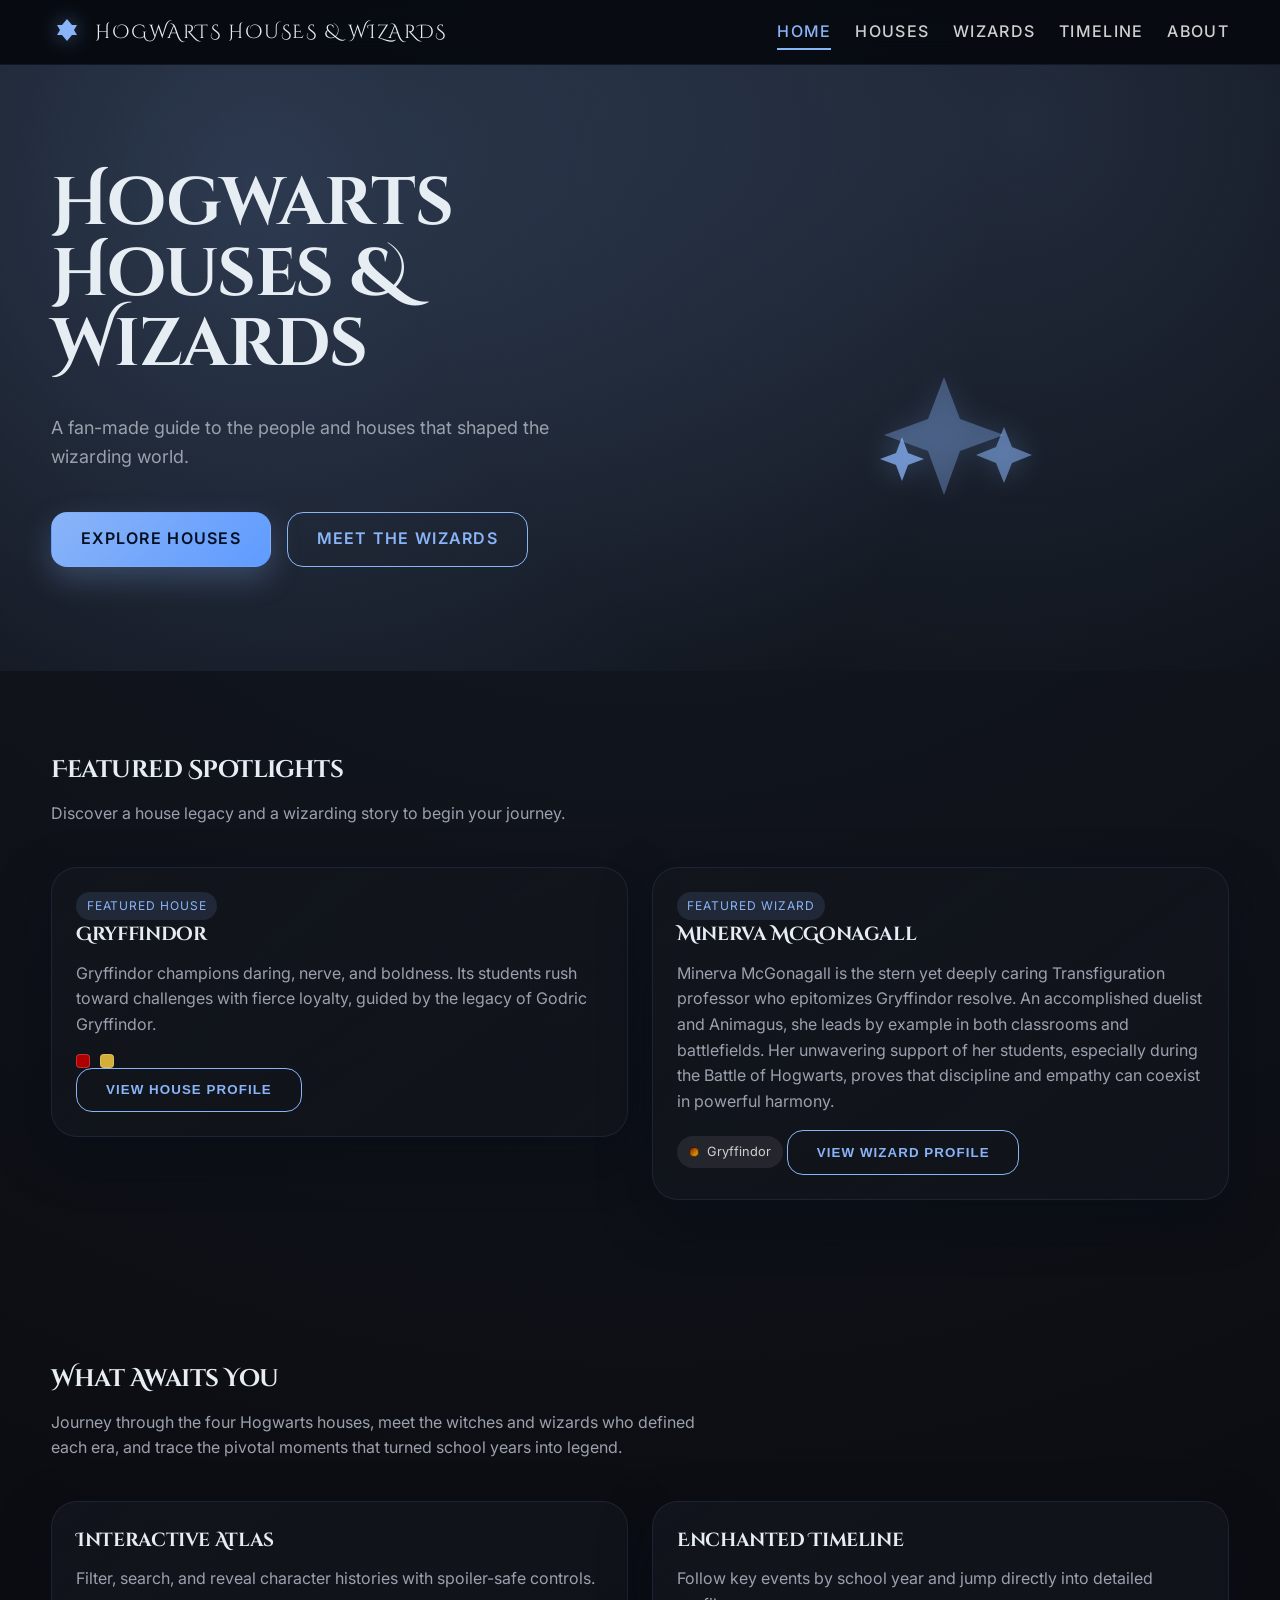
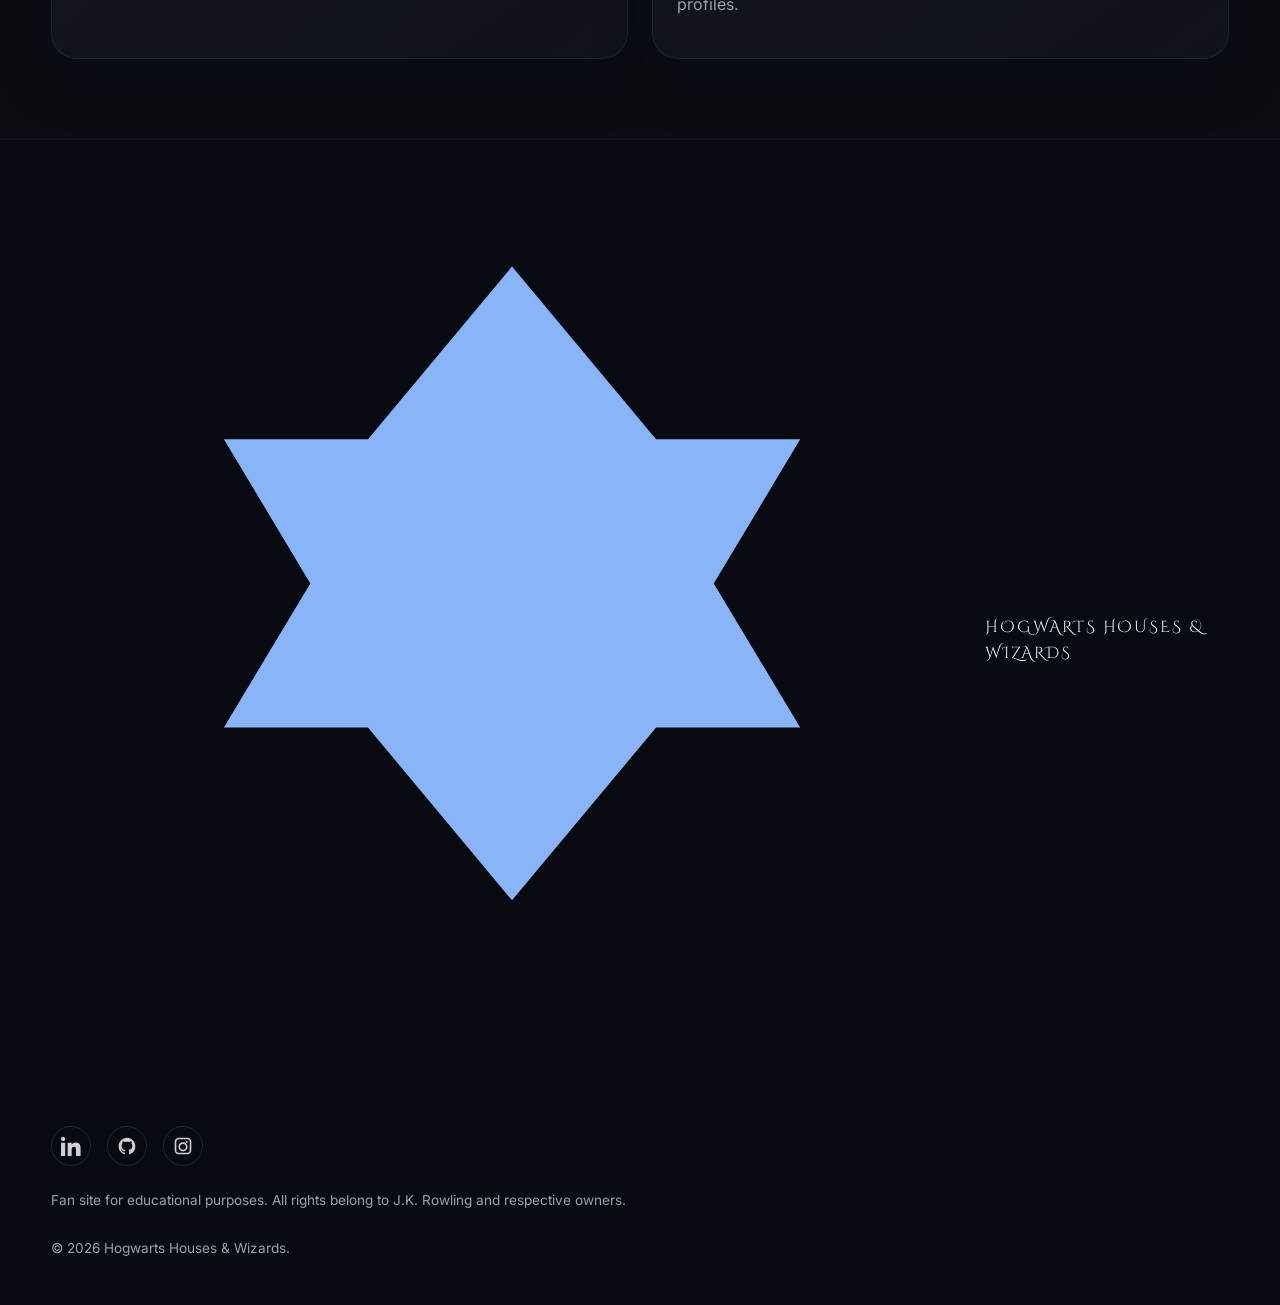
==== commit 3b90daf9: "feat: Add Hogwarts fan site template Co-authored-by: ohajiyev995 <ohajiyev995@gmail.com>" ====
--- a/tidy/HTML/public/index.html
+++ b/tidy/HTML/public/index.html
@@ -1,41 +1,135 @@
-<!DOCTYPE html><html lang="en" class="no-js"><head><meta charset="utf-8"><meta http-equiv="X-UA-Compatible" content="IE=edge"><meta name="viewport" content="width=device-width,initial-scale=1"><title>Tidy Template</title><link rel="stylesheet" href="css/style.css"></head><body class="has-animations"><div class="body-wrap"><header class="site-header invert-color"><div class="container"><div class="site-header-inner"><div class="brand"><h1 class="m-0"><a href="index.html"><img src="images/logo.svg" alt="Tidy" width="32" height="32"></a></h1></div><button id="header-nav-toggle" class="header-nav-toggle" aria-controls="primary-menu" aria-expanded="false"><span class="screen-reader">Menu</span> <span class="hamburger"><span class="hamburger-inner"></span></span></button><nav id="header-nav" class="header-nav"><div class="header-nav-inner"><ul class="list-reset text-xs header-nav-right"><li><a href="additional.html">Secondary page</a></li></ul><ul class="list-reset header-nav-right"><li><a class="button button-primary button-wide-mobile button-wide-mobile button-sm" href="signup.html">Sign up</a></li></ul></div></nav></div></div></header><main class="site-content"><section class="hero section has-bg-color invert-color"><div class="container"><div class="hero-inner section-inner"><div class="split-wrap"><div class="split-item"><div class="hero-content split-item-content center-content-mobile reveal-from-top"><h1 class="mt-0 mb-16">Landing template for startups</h1><p class="mt-0 mb-32">Our landing page template works on all devices, so you only have to set it up once, and get beautiful results forever.</p><div class="button-group"><a class="button button-primary button-wide-mobile" href="#">Pricing and plans</a> <a class="button button-dark button-wide-mobile" href="#">Learn more</a></div></div><div class="hero-figure split-item-image split-item-image-fill illustration-element-01 reveal-from-bottom"><a class="modal-trigger" aria-controls="modal-01" data-video="https://player.vimeo.com/video/174002812" data-video-tag="iframe" href="#"><img src="images/video-placeholder.jpg" alt="Video" width="528" height="396"></a></div><div id="modal-01" class="modal modal-video"><div class="modal-inner"><div class="responsive-video"><iframe src="#" frameborder="0" webkitallowfullscreen mozallowfullscreen allowfullscreen></iframe></div></div></div></div></div></div></div></section><section class="features-tiles section"><div class="container"><div class="features-tiles-inner section-inner"><div class="tiles-wrap"><div class="tiles-item reveal-from-bottom" data-reveal-container=".tiles-wrap"><div class="tiles-item-inner"><div class="features-tiles-item-header"><div class="features-tiles-item-image mb-16"><img src="images/feature-tile-icon-01.svg" alt="Feature tile icon 01"></div></div><div class="features-tiles-item-content"><h4 class="mt-0 mb-8">Robust Workflow</h4><p class="m-0 text-sm">Duis aute irure dolor in reprehenderit in voluptate velit esse cillum dolore eu fugiat nulla pariatur. Excepteur sint occaecat cupidatat.</p></div></div></div><div class="tiles-item reveal-from-bottom" data-reveal-container=".tiles-wrap" data-reveal-delay="100"><div class="tiles-item-inner"><div class="features-tiles-item-header"><div class="features-tiles-item-image mb-16"><img src="images/feature-tile-icon-02.svg" alt="Feature tile icon 02"></div></div><div class="features-tiles-item-content"><h4 class="mt-0 mb-8">Robust Workflow</h4><p class="m-0 text-sm">Duis aute irure dolor in reprehenderit in voluptate velit esse cillum dolore eu fugiat nulla pariatur. Excepteur sint occaecat cupidatat.</p></div></div></div><div class="tiles-item reveal-from-bottom" data-reveal-container=".tiles-wrap" data-reveal-delay="200"><div class="tiles-item-inner"><div class="features-tiles-item-header"><div class="features-tiles-item-image mb-16"><img src="images/feature-tile-icon-03.svg" alt="Feature tile icon 03"></div></div><div class="features-tiles-item-content"><h4 class="mt-0 mb-8">Robust Workflow</h4><p class="m-0 text-sm">Duis aute irure dolor in reprehenderit in voluptate velit esse cillum dolore eu fugiat nulla pariatur. Excepteur sint occaecat cupidatat.</p></div></div></div><div class="tiles-item reveal-from-bottom" data-reveal-container=".tiles-wrap" data-reveal-delay="300"><div class="tiles-item-inner"><div class="features-tiles-item-header"><div class="features-tiles-item-image mb-16"><img src="images/feature-tile-icon-04.svg" alt="Feature tile icon 04"></div></div><div class="features-tiles-item-content"><h4 class="mt-0 mb-8">Robust Workflow</h4><p class="m-0 text-sm">Duis aute irure dolor in reprehenderit in voluptate velit esse cillum dolore eu fugiat nulla pariatur. Excepteur sint occaecat cupidatat.</p></div></div></div><div class="tiles-item reveal-from-bottom" data-reveal-container=".tiles-wrap" data-reveal-delay="400"><div class="tiles-item-inner"><div class="features-tiles-item-header"><div class="features-tiles-item-image mb-16"><img src="images/feature-tile-icon-05.svg" alt="Feature tile icon 05"></div></div><div class="features-tiles-item-content"><h4 class="mt-0 mb-8">Robust Workflow</h4><p class="m-0 text-sm">Duis aute irure dolor in reprehenderit in voluptate velit esse cillum dolore eu fugiat nulla pariatur. Excepteur sint occaecat cupidatat.</p></div></div></div><div class="tiles-item reveal-from-bottom" data-reveal-container=".tiles-wrap" data-reveal-delay="500"><div class="tiles-item-inner"><div class="features-tiles-item-header"><div class="features-tiles-item-image mb-16"><img src="images/feature-tile-icon-06.svg" alt="Feature tile icon 06"></div></div><div class="features-tiles-item-content"><h4 class="mt-0 mb-8">Robust Workflow</h4><p class="m-0 text-sm">Duis aute irure dolor in reprehenderit in voluptate velit esse cillum dolore eu fugiat nulla pariatur. Excepteur sint occaecat cupidatat.</p></div></div></div></div></div></div></section><section class="features-tabs section center-content has-bottom-divider"><div class="container"><div class="features-tabs-inner section-inner has-top-divider"><div class="section-header center-content"><div class="container-xs"><h2 class="mt-0 mb-16">Built exclusively for you</h2><p class="m-0">Excepteur sint occaecat cupidatat non proident, sunt in culpa qui officia deserunt mollit anim id est laborum — semper quis lectus nulla at volutpat diam ut venenatis.</p></div></div><div class="tabs"><ul class="tab-list list-reset mb-0"><li class="tab is-active" role="tab" aria-controls="tab-a"><div class="features-tabs-tab-image mb-12"><img src="images/features-tabs-icon-01.svg" alt="Tab icon 01" width="56" height="56"></div><div class="text-color-high fw-600 text-sm">Internal Feedback</div></li><li class="tab" role="tab" aria-controls="tab-b"><div class="features-tabs-tab-image mb-12"><img src="images/features-tabs-icon-02.svg" alt="Tab icon 02" width="56" height="56"></div><div class="text-color-high fw-600 text-sm">Internal Feedback</div></li><li class="tab" role="tab" aria-controls="tab-c"><div class="features-tabs-tab-image mb-12"><img src="images/features-tabs-icon-03.svg" alt="Tab icon 03" width="56" height="56"></div><div class="text-color-high fw-600 text-sm">Internal Feedback</div></li><li class="tab" role="tab" aria-controls="tab-d"><div class="features-tabs-tab-image mb-12"><img src="images/features-tabs-icon-04.svg" alt="Tab icon 04" width="56" height="56"></div><div class="text-color-high fw-600 text-sm">Internal Feedback</div></li></ul><div id="tab-a" class="tab-panel" role="tabpanel"><img class="has-shadow" src="images/features-tabs-image.png" alt="Features tabs image 01" width="896" height="504"></div><div id="tab-b" class="tab-panel" role="tabpanel"><img class="has-shadow" src="images/features-tabs-image.png" alt="Features tabs image 02" width="896" height="504"></div><div id="tab-c" class="tab-panel" role="tabpanel"><img class="has-shadow" src="images/features-tabs-image.png" alt="Features tabs image 03" width="896" height="504"></div><div id="tab-d" class="tab-panel" role="tabpanel"><img class="has-shadow" src="images/features-tabs-image.png" alt="Features tabs image 04" width="896" height="504"></div></div></div></div></section><section class="news section illustration-section-01"><div class="container"><div class="news-inner section-inner"><div class="section-header center-content"><div class="container-xs"><h2 class="mt-0 mb-16">Product news and updates</h2><p class="mb-0">Excepteur sint occaecat cupidatat non proident, sunt in culpa qui officia deserunt mollit anim id est laborum consequat.</p></div></div><div class="tiles-wrap"><article class="tiles-item reveal-from-bottom"><div class="tiles-item-inner has-shadow"><figure class="news-item-image m-0"><img src="images/news-image-01.jpg" alt="News 01" width="344" height="194"></figure><div class="news-item-content"><div class="news-item-body"><h3 class="news-item-title h4 mt-0 mb-8"><a href="#">How to build anything</a></h3><p class="mb-16 text-sm">Lorem ipsum dolor sit amet, consectetur adipiscing elit, sed do eiusmod tempor incididunt ut et dolore magna aliqua. Ut enim ad minim veniam, quis nostrud exercitation ullamco laboris nisi ut aliquip ex.</p></div><div class="news-item-more text-xs mb-8"><a href="#">Read more</a></div></div></div></article><article class="tiles-item reveal-from-bottom" data-reveal-delay="200"><div class="tiles-item-inner has-shadow"><figure class="news-item-image m-0"><img src="images/news-image-02.jpg" alt="News 02" width="344" height="194"></figure><div class="news-item-content"><div class="news-item-body"><h3 class="news-item-title h4 mt-0 mb-8"><a href="#">How to build anything</a></h3><p class="mb-16 text-sm">Lorem ipsum dolor sit amet, consectetur adipiscing elit, sed do eiusmod tempor incididunt ut et dolore magna aliqua. Ut enim ad minim veniam, quis nostrud exercitation ullamco laboris nisi ut aliquip ex.</p></div><div class="news-item-more text-xs mb-8"><a href="#">Read more</a></div></div></div></article><article class="tiles-item reveal-from-bottom" data-reveal-delay="400"><div class="tiles-item-inner has-shadow"><figure class="news-item-image m-0"><img src="images/news-image-03.jpg" alt="News 03" width="344" height="194"></figure><div class="news-item-content"><div class="news-item-body"><h3 class="news-item-title h4 mt-0 mb-8"><a href="#">How to build anything</a></h3><p class="mb-16 text-sm">Lorem ipsum dolor sit amet, consectetur adipiscing elit, sed do eiusmod tempor incididunt ut et dolore magna aliqua. Ut enim ad minim veniam, quis nostrud exercitation ullamco laboris nisi ut aliquip ex.</p></div><div class="news-item-more text-xs mb-8"><a href="#">Read more</a></div></div></div></article></div></div></div></section><section class="roadmap section has-top-divider"><div class="container"><div class="roadmap-inner section-inner"><div class="section-header center-content"><div class="container-xs"><h2 class="mt-0 mb-16">Product roadmap</h2><p class="mb-0">Vitae aliquet nec ullamcorper sit amet risus nullam eget felis semper quis lectus nulla at volutpat diam ut venenatis tellus in ornare.</p></div></div><div class="timeline"><div class="timeline-wrap"><div class="timeline-item"><div class="timeline-item-inner"><div class="timeline-item-header text-color-low tt-u mb-4 reveal-fade">November 2019</div><div class="timeline-item-content fw-700 h4 m-0 reveal-from-side">Deployed a high-quality first release and conducted a market validation test</div></div></div><div class="timeline-item"><div class="timeline-item-inner"><div class="timeline-item-header text-color-low tt-u mb-4 reveal-fade">December 2019</div><div class="timeline-item-content fw-700 h4 m-0 reveal-from-side">Deployed a high-quality first release and conducted a market validation test</div></div></div><div class="timeline-item"><div class="timeline-item-inner"><div class="timeline-item-header text-color-low tt-u mb-4 reveal-fade">January 2020</div><div class="timeline-item-content fw-700 h4 m-0 reveal-from-side">Deployed a high-quality first release and conducted a market validation test</div></div></div><div class="timeline-item"><div class="timeline-item-inner"><div class="timeline-item-header text-color-low tt-u mb-4 reveal-fade">February 2019</div><div class="timeline-item-content fw-700 h4 m-0 reveal-from-side">Deployed a high-quality first release and conducted a market validation test</div></div></div><div class="timeline-item"><div class="timeline-item-inner"><div class="timeline-item-header text-color-low tt-u mb-4 reveal-fade">March 2020</div><div class="timeline-item-content fw-700 h4 m-0 reveal-from-side">Deployed a high-quality first release and conducted a market validation test</div></div></div></div></div></div></div></section><section class="pricing section has-bg-color"><div class="container"><div class="pricing-inner section-inner"><div class="section-header center-content invert-color"><div class="container-xs"><h2 class="mt-0 mb-16">Simple, transparent pricing</h2><p class="m-0">Vitae aliquet nec ullamcorper sit amet risus nullam eget felis semper quis lectus nulla at volutpat diam ut venenatis tellus in ornare.</p></div></div><div class="pricing-slider center-content invert-color"><label class="form-slider"><span class="mb-16">How many users do you have?</span> <input type="range" value="4" data-price-input='{
-                                    "0": "1,000",
-                                    "1": "1,250",
-                                    "2": "1,500",
-                                    "3": "2,000",
-                                    "4": "2,500",
-                                    "5": "3,500",
-                                    "6": "6,000",
-                                    "7": "15,000",
-                                    "8": "50,000"                 
-                                }'></label><div class="pricing-slider-value"></div></div><div class="tiles-wrap"><div class="tiles-item reveal-from-bottom"><div class="tiles-item-inner has-shadow"><div class="pricing-item-content"><div class="pricing-item-header pb-24 mb-24"><div class="pricing-item-price mb-8" data-price-output='{
-                                                "0": ["$", "0", "/m"],
-                                                "1": ["$", "13", "/m"],
-                                                "2": ["$", "17", "/m"],
-                                                "3": ["$", "21", "/m"],
-                                                "4": ["$", "27", "/m"],
-                                                "5": ["$", "42", "/m"],
-                                                "6": ["$", "58", "/m"],
-                                                "7": ["$", "117", "/m"],
-                                                "8": ["$", "208", "/m"]
-                                            }'><span class="pricing-item-price-currency h3"></span><span class="pricing-item-price-amount h1"></span><span class="pricing-item-price-after text-sm text-color-low"></span></div><div class="text-xs text-color-low">Lorem ipsum is a common text</div></div><div class="pricing-item-features mb-40"><div class="pricing-item-features-title h6 text-xs text-color-high mb-24">What’s included</div><ul class="pricing-item-features-list list-reset text-xs mb-32"><li class="is-checked">Excepteur sint occaecat velit</li><li class="is-checked">Excepteur sint occaecat velit</li><li class="is-checked">Excepteur sint occaecat velit</li><li>Excepteur sint occaecat velit</li><li>Excepteur sint occaecat velit</li></ul></div></div><div class="pricing-item-cta mb-8"><a class="button button-primary button-block" href="#">Start free trial</a></div></div></div><div class="tiles-item reveal-from-bottom" data-reveal-delay="200"><div class="tiles-item-inner has-shadow"><div class="pricing-item-content"><div class="pricing-item-header pb-24 mb-24"><div class="pricing-item-price mb-8" data-price-output='{
-                                                "0": ["$", "13", "/m"],
-                                                "1": ["$", "17", "/m"],
-                                                "2": ["$", "21", "/m"],
-                                                "3": ["$", "25", "/m"],
-                                                "4": ["$", "47", "/m"],
-                                                "5": ["$", "58", "/m"],
-                                                "6": ["$", "117", "/m"],
-                                                "7": ["$", "208", "/m"],
-                                                "8": ["$", "299", "/m"]
-                                            }'><span class="pricing-item-price-currency h3"></span><span class="pricing-item-price-amount h1"></span><span class="pricing-item-price-after text-sm text-color-low"></span></div><div class="text-xs text-color-low">Lorem ipsum is a common text</div></div><div class="pricing-item-features mb-40"><div class="pricing-item-features-title h6 text-xs text-color-high mb-24">What’s included</div><ul class="pricing-item-features-list list-reset text-xs mb-32"><li class="is-checked">Excepteur sint occaecat velit</li><li class="is-checked">Excepteur sint occaecat velit</li><li class="is-checked">Excepteur sint occaecat velit</li><li class="is-checked">Excepteur sint occaecat velit</li><li>Excepteur sint occaecat velit</li></ul></div></div><div class="pricing-item-cta mb-8"><a class="button button-primary button-block" href="#">Start free trial</a></div></div></div><div class="tiles-item reveal-from-bottom" data-reveal-delay="400"><div class="tiles-item-inner has-shadow"><div class="pricing-item-content"><div class="pricing-item-header pb-24 mb-24"><div class="pricing-item-price mb-8" data-price-output='{
-                                                "0": ["$", "17", "/m"],
-                                                "1": ["$", "21", "/m"],
-                                                "2": ["$", "25", "/m"],
-                                                "3": ["$", "42", "/m"],
-                                                "4": ["$", "67", "/m"],
-                                                "5": ["$", "117", "/m"],
-                                                "6": ["$", "208", "/m"],
-                                                "7": ["$", "299", "/m"],
-                                                "8": ["$", "499", "/m"]
-                                            }'><span class="pricing-item-price-currency h3"></span><span class="pricing-item-price-amount h1"></span><span class="pricing-item-price-after text-sm text-color-low"></span></div><div class="text-xs text-color-low">Lorem ipsum is a common text</div></div><div class="pricing-item-features mb-40"><div class="pricing-item-features-title h6 text-xs text-color-high mb-24">What’s included</div><ul class="pricing-item-features-list list-reset text-xs mb-32"><li class="is-checked">Excepteur sint occaecat velit</li><li class="is-checked">Excepteur sint occaecat velit</li><li class="is-checked">Excepteur sint occaecat velit</li><li class="is-checked">Excepteur sint occaecat velit</li><li class="is-checked">Excepteur sint occaecat velit</li></ul></div></div><div class="pricing-item-cta mb-8"><a class="button button-primary button-block" href="#">Start free trial</a></div></div></div></div></div></div></section><section class="cta section center-content-mobile has-bg-color invert-color"><div class="container"><div class="cta-inner section-inner cta-split"><div class="cta-slogan"><h3 class="m-0">For previewing layouts and visual?</h3></div><div class="cta-action"><div class="has-icon-right"><label for="newsletter" class="form-label screen-reader">Subscribe</label> <input id="newsletter" class="form-input" type="text" placeholder="Your best email"> <svg width="16" height="12" xmlns="http://www.w3.org/2000/svg"><path d="M9 5H1c-.6 0-1 .4-1 1s.4 1 1 1h8v5l7-6-7-6v5z" fill="#2174EA"/></svg></div></div></div></div></section></main><footer class="site-footer center-content-mobile invert-color"><div class="container"><div class="site-footer-inner"><div class="footer-top space-between text-xxs"><div class="brand"><a href="index.html"><img src="images/logo.svg" alt="Tidy" width="32" height="32"></a></div><div class="footer-social"><ul class="list-reset"><li><a href="#"><svg width="16" height="16" viewBox="0 0 16 16" xmlns="http://www.w3.org/2000/svg"><title>Facebook</title><path d="M6.023 16L6 9H3V6h3V4c0-2.7 1.672-4 4.08-4 1.153 0 2.144.086 2.433.124v2.821h-1.67c-1.31 0-1.563.623-1.563 1.536V6H13l-1 3H9.28v7H6.023z"/></svg></a></li><li><a href="#"><svg width="16" height="16" viewBox="0 0 16 16" xmlns="http://www.w3.org/2000/svg"><title>Twitter</title><path d="M16 3c-.6.3-1.2.4-1.9.5.7-.4 1.2-1 1.4-1.8-.6.4-1.3.6-2.1.8-.6-.6-1.5-1-2.4-1-1.7 0-3.2 1.5-3.2 3.3 0 .3 0 .5.1.7-2.7-.1-5.2-1.4-6.8-3.4-.3.5-.4 1-.4 1.7 0 1.1.6 2.1 1.5 2.7-.5 0-1-.2-1.5-.4C.7 7.7 1.8 9 3.3 9.3c-.3.1-.6.1-.9.1-.2 0-.4 0-.6-.1.4 1.3 1.6 2.3 3.1 2.3-1.1.9-2.5 1.4-4.1 1.4H0c1.5.9 3.2 1.5 5 1.5 6 0 9.3-5 9.3-9.3v-.4C15 4.3 15.6 3.7 16 3z"/></svg></a></li><li><a href="#"><svg width="16" height="16" viewBox="0 0 16 16" xmlns="http://www.w3.org/2000/svg"><title>Instagram</title><g><circle cx="12.145" cy="3.892" r="1"/><path d="M8 12c-2.206 0-4-1.794-4-4s1.794-4 4-4 4 1.794 4 4-1.794 4-4 4zm0-6c-1.103 0-2 .897-2 2s.897 2 2 2 2-.897 2-2-.897-2-2-2z"/><path d="M12 16H4c-2.056 0-4-1.944-4-4V4c0-2.056 1.944-4 4-4h8c2.056 0 4 1.944 4 4v8c0 2.056-1.944 4-4 4zM4 2c-.935 0-2 1.065-2 2v8c0 .953 1.047 2 2 2h8c.935 0 2-1.065 2-2V4c0-.935-1.065-2-2-2H4z"/></g></svg></a></li></ul></div></div><div class="footer-bottom space-between text-xxs invert-order-desktop"><nav class="footer-nav"><ul class="list-reset"><li><a href="#">Contact</a></li><li><a href="#">About us</a></li><li><a href="#">FAQ's</a></li><li><a href="#">Support</a></li></ul></nav><div class="footer-copyright">&copy; 2020 Tidy, all rights reserved</div></div></div></div></footer></div><script src="js/main.min.js"></script></body></html>+<!DOCTYPE html>
+<html lang="en">
+  <head>
+    <meta charset="utf-8">
+    <meta name="viewport" content="width=device-width, initial-scale=1">
+    <meta name="description" content="A fan-made guide that celebrates the houses and wizards of Hogwarts.">
+    <title>Hogwarts Houses & Wizards</title>
+    <link rel="preconnect" href="https://fonts.googleapis.com">
+    <link rel="preconnect" href="https://fonts.gstatic.com" crossorigin>
+    <link href="https://fonts.googleapis.com/css2?family=Cinzel+Decorative:wght@400;700&family=Inter:wght@400;500;600;700&display=swap" rel="stylesheet">
+    <link rel="stylesheet" href="assets/css/styles.min.css">
+  </head>
+  <body data-page="home">
+    <a class="skip-link" href="#main">Skip to main content</a>
+    <div class="page-wrapper">
+      <header class="site-header" role="banner">
+        <div class="container site-header-inner">
+          <a class="brand" href="index.html">
+            <svg role="img" aria-hidden="true" viewBox="0 0 64 64">
+              <path fill="#8ab4f8" d="M32 6l10 12h10l-6 10 6 10h-10l-10 12-10-12H12l6-10-6-10h10z" />
+            </svg>
+            Hogwarts Houses & Wizards
+          </a>
+          <button class="nav-toggle" type="button" aria-expanded="false" aria-controls="primary-navigation">
+            <span class="sr-only">Toggle navigation</span>
+            <svg viewBox="0 0 24 24" aria-hidden="true">
+              <path fill="currentColor" d="M3 6h18v2H3zm0 5h18v2H3zm0 5h18v2H3z" />
+            </svg>
+          </button>
+          <nav id="primary-navigation" aria-label="Primary navigation">
+            <ul class="nav-list">
+              <li><a class="nav-link" href="index.html">Home</a></li>
+              <li><a class="nav-link" href="houses.html">Houses</a></li>
+              <li><a class="nav-link" href="characters.html">Wizards</a></li>
+              <li><a class="nav-link" href="timeline.html">Timeline</a></li>
+              <li><a class="nav-link" href="about.html">About</a></li>
+            </ul>
+          </nav>
+        </div>
+      </header>
+
+      <main id="main">
+        <section class="hero">
+          <div class="container hero-inner">
+            <div class="hero-copy fade-in-up">
+              <h1 class="hero-title">Hogwarts Houses & Wizards</h1>
+              <p class="hero-subtitle">
+                A fan-made guide to the people and houses that shaped the wizarding world.
+              </p>
+              <div class="cta-group">
+                <a class="button button-primary" href="houses.html">Explore Houses</a>
+                <a class="button button-outline" href="characters.html">Meet the Wizards</a>
+              </div>
+            </div>
+            <svg class="sparkle sparkle-accent" viewBox="0 0 200 200" role="img" aria-label="Magical sparkle accent">
+              <path fill="rgba(138,180,248,0.35)" d="M100 10l16 42 44 16-44 16-16 44-16-44-44-16 44-16z" />
+              <path fill="rgba(138,180,248,0.55)" d="M160 60l8 20 20 8-20 8-8 20-8-20-20-8 20-8z" />
+              <path fill="rgba(138,180,248,0.75)" d="M58 70l6 16 16 6-16 6-6 16-6-16-16-6 16-6z" />
+            </svg>
+          </div>
+        </section>
+
+        <section class="section">
+          <div class="container">
+            <div class="section-heading fade-in-up">
+              <h2>Featured Spotlights</h2>
+              <p>Discover a house legacy and a wizarding story to begin your journey.</p>
+            </div>
+            <div class="featured">
+              <div id="featured-house"></div>
+              <div id="featured-wizard"></div>
+            </div>
+          </div>
+        </section>
+
+        <section class="section">
+          <div class="container">
+            <div class="section-heading fade-in-up">
+              <h2>What Awaits You</h2>
+              <p>
+                Journey through the four Hogwarts houses, meet the witches and wizards who defined each era,
+                and trace the pivotal moments that turned school years into legend.
+              </p>
+            </div>
+            <div class="grid-2">
+              <article class="surface surface-glow featured-item fade-in-up">
+                <h3>Interactive Atlas</h3>
+                <p>Filter, search, and reveal character histories with spoiler-safe controls.</p>
+              </article>
+              <article class="surface surface-glow featured-item fade-in-up">
+                <h3>Enchanted Timeline</h3>
+                <p>Follow key events by school year and jump directly into detailed profiles.</p>
+              </article>
+            </div>
+          </div>
+        </section>
+      </main>
+
+      <footer class="footer">
+        <div class="container">
+          <div class="footer-top">
+            <a class="footer-brand" href="index.html">
+              <svg role="img" aria-hidden="true" viewBox="0 0 64 64">
+                <path fill="#8ab4f8" d="M32 6l10 12h10l-6 10 6 10h-10l-10 12-10-12H12l6-10-6-10h10z" />
+              </svg>
+              Hogwarts Houses & Wizards
+            </a>
+            <div class="footer-social" role="list">
+              <a href="https://www.linkedin.com/in/your-username/" target="_blank" rel="noopener" aria-label="LinkedIn">
+                <svg viewBox="0 0 24 24" width="20" height="20" aria-hidden="true">
+                  <path fill="currentColor" d="M4.98 3.5C4.98 4.88 3.87 6 2.5 6S0 4.88 0 3.5 1.12 1 2.5 1s2.48 1.12 2.48 2.5zM0 8h5v16H0zM8 8h4.8v2.2h.1c.67-1.2 2.3-2.5 4.7-2.5 5 0 5.9 3.3 5.9 7.6V24H18v-7.2c0-1.7 0-3.9-2.4-3.9-2.4 0-2.8 1.8-2.8 3.8V24H8z" />
+                </svg>
+              </a>
+              <a href="https://github.com/your-username" target="_blank" rel="noopener" aria-label="GitHub">
+                <svg viewBox="0 0 24 24" width="20" height="20" aria-hidden="true">
+                  <path fill="currentColor" d="M12 2C6.48 2 2 6.58 2 12.26c0 4.51 2.87 8.33 6.84 9.68.5.1.68-.22.68-.48 0-.24-.01-.87-.01-1.71-2.78.62-3.37-1.37-3.37-1.37-.45-1.18-1.11-1.49-1.11-1.49-.91-.64.07-.63.07-.63 1 .07 1.52 1.05 1.52 1.05.89 1.55 2.34 1.1 2.91.84.09-.66.35-1.1.63-1.35-2.22-.26-4.56-1.14-4.56-5.07 0-1.12.39-2.03 1.03-2.74-.1-.26-.45-1.3.1-2.71 0 0 .84-.27 2.75 1.04a9.28 9.28 0 0 1 5 0c1.91-1.31 2.75-1.04 2.75-1.04.55 1.41.2 2.45.1 2.71.64.71 1.03 1.62 1.03 2.74 0 3.94-2.34 4.8-4.57 5.06.36.32.68.94.68 1.89 0 1.37-.01 2.48-.01 2.81 0 .26.18.58.69.48A10.04 10.04 0 0 0 22 12.26C22 6.58 17.52 2 12 2z" />
+                </svg>
+              </a>
+              <a href="https://www.instagram.com/your-username/" target="_blank" rel="noopener" aria-label="Instagram">
+                <svg viewBox="0 0 24 24" width="20" height="20" aria-hidden="true">
+                  <path fill="currentColor" d="M7 2C4.24 2 2 4.24 2 7v10c0 2.76 2.24 5 5 5h10c2.76 0 5-2.24 5-5V7c0-2.76-2.24-5-5-5H7zm10 2a3 3 0 0 1 3 3v10a3 3 0 0 1-3 3H7a3 3 0 0 1-3-3V7a3 3 0 0 1 3-3h10zm-5 3.5A5.5 5.5 0 1 0 17.5 13 5.51 5.51 0 0 0 12 7.5zm0 2A3.5 3.5 0 1 1 8.5 13 3.5 3.5 0 0 1 12 9.5zm5.75-2.25a1.25 1.25 0 1 1-1.25-1.25 1.25 1.25 0 0 1 1.25 1.25z" />
+                </svg>
+              </a>
+            </div>
+          </div>
+          <div class="footer-bottom">
+            <p>Fan site for educational purposes. All rights belong to J.K. Rowling and respective owners.</p>
+            <p>&copy; <span id="current-year">2025</span> Hogwarts Houses & Wizards.</p>
+          </div>
+        </div>
+      </footer>
+    </div>
+    <script type="module" src="assets/js/main.min.js"></script>
+  </body>
+</html>
--- a/tidy/HTML/public/assets/css/styles.min.css
+++ b/tidy/HTML/public/assets/css/styles.min.css
@@ -0,0 +1 @@
+:root{color-scheme:dark;--bg-body:#0b0d12;--bg-surface:#12151c;--bg-surface-alt:rgba(18,21,28,0.75);--text-heading:#e6edf3;--text-body:#cfcfcf;--text-muted:#9ba1ac;--accent:#8ab4f8;--accent-strong:#5f9bff;--accent-glow:rgba(138,180,248,0.35);--border-subtle:rgba(138,180,248,0.18);--shadow-soft:0 18px 48px rgba(7,12,22,0.55);--shadow-focus:0 0 0 3px rgba(138,180,248,0.35);--radius-sm:10px;--radius-md:16px;--radius-lg:26px;--transition-base:180ms ease;--max-content-width:1200px;--font-body:'Inter',system-ui,-apple-system,BlinkMacSystemFont,'Segoe UI',sans-serif;--font-heading:'Cinzel Decorative','Times New Roman',serif}*,*::before,*::after{box-sizing:border-box}html{font-size:16px}body{margin:0;min-height:100vh;background:radial-gradient(circle at top,rgba(138,180,248,0.08),transparent 55%),var(--bg-body);color:var(--text-body);font-family:var(--font-body);line-height:1.6;-webkit-font-smoothing:antialiased}body.modal-open{overflow:hidden}h1,h2,h3,h4,h5,h6{font-family:var(--font-heading);color:var(--text-heading);letter-spacing:-0.02em;margin:0 0 .5em}p{margin:0 0 1em}a{color:var(--accent);text-decoration:none;transition:color var(--transition-base)}a:hover,a:focus-visible{color:var(--accent-strong)}:focus-visible{outline:none;box-shadow:var(--shadow-focus)}img{max-width:100%;display:block;height:auto}.skip-link{position:absolute;left:50%;transform:translateX(-50%);top:-80px;background:var(--bg-surface);padding:.75rem 1.25rem;border-radius:var(--radius-sm);z-index:10000;transition:top var(--transition-base)}.skip-link:focus{top:20px}.page-wrapper{min-height:100vh;display:flex;flex-direction:column}.container{width:min(92vw,var(--max-content-width));margin:0 auto}.site-header{background:rgba(7,10,16,0.85);backdrop-filter:blur(12px);position:sticky;top:0;z-index:1000;border-bottom:1px solid rgba(138,180,248,0.08)}.site-header-inner{display:flex;align-items:center;justify-content:space-between;padding:1rem 0;gap:1rem}.brand{display:flex;align-items:center;gap:.75rem;color:var(--text-heading);font-family:var(--font-heading);font-size:1.2rem;letter-spacing:.08em;text-transform:uppercase}.brand svg{width:32px;height:32px;filter:drop-shadow(0 0 10px rgba(138,180,248,0.45))}.nav-toggle{background:none;border:1px solid var(--border-subtle);border-radius:var(--radius-sm);padding:.35rem .55rem;color:var(--text-body);display:none;line-height:0}.nav-toggle svg{width:24px;height:24px}.nav-list{display:flex;gap:1.5rem;list-style:none;margin:0;padding:0}.nav-link{color:var(--text-body);font-weight:500;text-transform:uppercase;letter-spacing:.08em;position:relative;padding-bottom:.25rem}.nav-link::after{content:'';position:absolute;left:0;bottom:-0.3rem;width:0;height:2px;background:var(--accent);transition:width var(--transition-base)}.nav-link:hover::after,.nav-link:focus-visible::after,.nav-link.is-active::after{width:100%}.nav-link.is-active{color:var(--accent)}.hero{position:relative;padding:clamp(4rem,12vw,6.5rem) 0;overflow:hidden}.hero::before{content:'';position:absolute;inset:0;background:radial-gradient(circle at 20% 20%,rgba(138,180,248,0.25),transparent 65%),radial-gradient(circle at 80% 10%,rgba(138,180,248,0.15),transparent 55%);opacity:.9;pointer-events:none}.hero-inner{position:relative;display:grid;gap:2.5rem;align-items:center;grid-template-columns:repeat(auto-fit,minmax(280px,1fr));z-index:1}.hero-copy{max-width:520px}.hero-title{font-size:clamp(2.8rem,6vw,4.2rem);line-height:1.05}.hero-subtitle{font-size:1.125rem;color:var(--text-muted)}.cta-group{display:flex;flex-wrap:wrap;gap:1rem;margin-top:2.5rem}.button{display:inline-flex;align-items:center;justify-content:center;gap:.5rem;border-radius:var(--radius-md);padding:.85rem 1.8rem;font-weight:600;text-transform:uppercase;letter-spacing:.08em;border:1px solid transparent;cursor:pointer;transition:transform var(--transition-base),box-shadow var(--transition-base),border-color var(--transition-base),background var(--transition-base)}.button-primary{background:linear-gradient(135deg,var(--accent),var(--accent-strong));color:#041022;box-shadow:0 12px 30px rgba(138,180,248,0.25)}.button-primary:hover,.button-primary:focus-visible{transform:translateY(-2px);box-shadow:0 18px 38px rgba(138,180,248,0.3)}.button-outline{background:transparent;border-color:var(--accent);color:var(--accent)}.button-outline:hover,.button-outline:focus-visible{background:rgba(138,180,248,0.12)}.button-ghost{background:rgba(138,180,248,0.08);color:var(--text-heading);border:1px solid rgba(138,180,248,0.2)}.section{padding:clamp(3rem,8vw,5rem) 0}.section-heading{max-width:660px;margin-bottom:2.5rem}.section-heading p{color:var(--text-muted)}.surface{background:linear-gradient(145deg,rgba(18,21,28,0.95),rgba(18,21,28,0.75));border:1px solid rgba(138,180,248,0.1);box-shadow:var(--shadow-soft);border-radius:var(--radius-lg)}.surface-glow{position:relative}.surface-glow::before{content:'';position:absolute;inset:-2px;border-radius:inherit;background:linear-gradient(135deg,rgba(138,180,248,0.35),transparent 60%);filter:blur(12px);opacity:0;transition:opacity var(--transition-base);pointer-events:none}.surface-glow:hover::before,.surface-glow:focus-within::before{opacity:1}.card-grid{display:grid;gap:2rem;grid-template-columns:repeat(auto-fit,minmax(260px,1fr))}.card{padding:1.8rem;display:flex;flex-direction:column;gap:1.2rem;height:100%}.card img{border-radius:var(--radius-md);border:1px solid rgba(138,180,248,0.18);box-shadow:0 8px 24px rgba(5,12,22,0.45)}.badge{display:inline-flex;align-items:center;gap:.35rem;padding:.3rem .65rem;border-radius:999px;background:rgba(138,180,248,0.12);color:var(--accent);font-size:.75rem;letter-spacing:.08em;text-transform:uppercase}.house-colors{display:flex;gap:.6rem;align-items:center}.house-color-swatch{width:14px;height:14px;border-radius:4px;border:1px solid rgba(255,255,255,0.2)}.meta-list{list-style:none;padding:0;margin:0;display:grid;gap:.35rem;color:var(--text-muted)}.meta-list strong{color:var(--text-heading);font-weight:600}.filters{display:flex;flex-wrap:wrap;gap:1rem;margin-bottom:2rem;align-items:center}.filters label{display:flex;flex-direction:column;gap:.45rem;font-weight:600;letter-spacing:.06em;text-transform:uppercase;font-size:.75rem;color:var(--text-muted)}.input{background:rgba(12,16,24,0.75);border:1px solid rgba(138,180,248,0.18);color:var(--text-heading);border-radius:var(--radius-sm);padding:.75rem 1rem;min-width:220px;transition:border-color var(--transition-base),box-shadow var(--transition-base)}.input::placeholder{color:rgba(255,255,255,0.35)}.input:focus-visible{border-color:var(--accent);box-shadow:0 0 0 1px rgba(138,180,248,0.45)}.spoiler-banner{border-radius:var(--radius-md);border:1px solid rgba(239,192,80,0.45);background:rgba(239,192,80,0.12);color:#ffd27f;padding:1rem 1.5rem;display:flex;align-items:flex-start;justify-content:space-between;gap:1rem;margin-bottom:1.75rem}.spoiler-banner button{background:transparent;border:1px solid rgba(239,192,80,0.45);border-radius:var(--radius-sm);color:#ffd27f;padding:.45rem .75rem;cursor:pointer;transition:border-color var(--transition-base),background var(--transition-base)}.spoiler-banner button:hover,.spoiler-banner button:focus-visible{border-color:#ffd27f;background:rgba(239,192,80,0.2)}.sparkle{width:clamp(120px,25vw,200px);filter:drop-shadow(0 0 14px rgba(138,180,248,0.45));align-self:flex-end;justify-self:center}.featured{display:grid;gap:1.5rem;grid-template-columns:repeat(auto-fit,minmax(240px,1fr))}.featured-item{padding:1.5rem}.featured-item h3{margin-bottom:.65rem}.featured-item p{color:var(--text-muted)}.modal{position:fixed;inset:0;background:rgba(4,6,12,0.65);display:flex;align-items:center;justify-content:center;padding:2rem;visibility:hidden;opacity:0;transition:opacity 220ms ease;z-index:2000}.modal.is-visible{visibility:visible;opacity:1}.modal-content{background:var(--bg-surface);border-radius:var(--radius-lg);border:1px solid rgba(138,180,248,0.22);max-width:620px;width:min(92vw,620px);padding:2.2rem;position:relative;box-shadow:0 24px 58px rgba(5,10,18,0.65)}.modal-close{position:absolute;top:16px;right:16px;background:none;border:1px solid rgba(138,180,248,0.18);border-radius:999px;color:var(--text-muted);width:36px;height:36px;display:inline-flex;align-items:center;justify-content:center;cursor:pointer;transition:color var(--transition-base),border-color var(--transition-base)}.modal-close:hover,.modal-close:focus-visible{color:var(--accent);border-color:var(--accent)}.timeline{position:relative;display:grid;gap:1.5rem}.timeline-group{display:grid;gap:1rem}.timeline::before{content:'';position:absolute;left:18px;top:0;bottom:0;width:2px;background:linear-gradient(to bottom,rgba(138,180,248,0.4),transparent)}.timeline-item{position:relative;padding-left:3.5rem}.timeline-marker{position:absolute;left:8px;top:.35rem;width:18px;height:18px;border-radius:50%;border:2px solid rgba(138,180,248,0.5);background:radial-gradient(circle,var(--accent) 0,transparent 60%);box-shadow:0 0 18px rgba(138,180,248,0.55)}.timeline-card{padding:1.6rem;display:grid;gap:.85rem}.timeline-meta{display:flex;flex-wrap:wrap;gap:.75rem;color:var(--text-muted);font-size:.9rem}.timeline-actions{display:flex;flex-wrap:wrap;gap:.75rem;margin-top:.5rem}.footer{margin-top:auto;background:rgba(7,10,16,0.88);border-top:1px solid rgba(138,180,248,0.08);padding:2.5rem 0 2rem}.footer-top{display:flex;flex-direction:column;gap:1.5rem;margin-bottom:1.5rem}.footer-brand{display:flex;align-items:center;gap:.75rem;font-family:var(--font-heading);letter-spacing:.12em;text-transform:uppercase;color:var(--text-heading)}.footer-social{display:flex;gap:1rem}.footer-social a{display:inline-flex;width:40px;height:40px;align-items:center;justify-content:center;border-radius:999px;border:1px solid rgba(138,180,248,0.18);color:var(--text-body);transition:border-color var(--transition-base),background var(--transition-base),transform var(--transition-base)}.footer-social a:hover,.footer-social a:focus-visible{border-color:var(--accent);background:rgba(138,180,248,0.12);transform:translateY(-2px)}.footer-bottom{display:flex;flex-direction:column;gap:.8rem;color:var(--text-muted);font-size:.85rem}.sparkle-accent path{animation:twinkle 3.5s ease-in-out infinite alternate}@keyframes twinkle{from{opacity:.8;transform:scale(0.95) rotate(-2deg)}to{opacity:1;transform:scale(1.02) rotate(2deg)}}.empty-state{text-align:center;padding:2.5rem;background:rgba(18,21,28,0.5);border-radius:var(--radius-lg);border:1px solid rgba(138,180,248,0.18)}.about-grid{display:grid;gap:2rem}.about-grid section{background:rgba(12,16,24,0.65);border:1px solid rgba(138,180,248,0.15);border-radius:var(--radius-lg);padding:1.8rem;box-shadow:var(--shadow-soft)}.about-grid h2{font-size:1.5rem}.about-grid a{word-break:break-word}.error-page{text-align:center;padding:clamp(3rem,10vw,6rem) 0}.error-graphic{font-size:clamp(3rem,9vw,6rem);margin-bottom:1rem;font-family:var(--font-heading);color:var(--accent)}.error-page p{color:var(--text-muted);margin-bottom:2rem}.house-badge{display:inline-flex;align-items:center;gap:.5rem;border-radius:999px;padding:.35rem .75rem;background:rgba(255,255,255,0.08);font-size:.8rem}.house-badge::before{content:'';width:10px;height:10px;border-radius:999px;box-shadow:inset 0 0 0 1px rgba(0,0,0,0.7)}.house-badge[data-house='Gryffindor']::before{background:linear-gradient(135deg,#7f0909,#ffc500)}.house-badge[data-house='Slytherin']::before{background:linear-gradient(135deg,#2a623d,#aaa)}.house-badge[data-house='Ravenclaw']::before{background:linear-gradient(135deg,#0e1a40,#946b2d)}.house-badge[data-house='Hufflepuff']::before{background:linear-gradient(135deg,#ecb939,#372e29)}.fade-in-up{opacity:0;transform:translateY(18px);transition:opacity 420ms ease,transform 420ms ease}.fade-in-up.is-visible{opacity:1;transform:translateY(0)}.sr-only{position:absolute!important;width:1px;height:1px;padding:0;margin:-1px;overflow:hidden;clip:rect(0,0,0,0);white-space:nowrap;border:0}.visually-muted{color:var(--text-muted)}.grid-2{display:grid;gap:1.5rem;grid-template-columns:repeat(auto-fit,minmax(260px,1fr))}.list-inline{list-style:none;display:flex;flex-wrap:wrap;gap:.5rem;padding:0;margin:0}.list-inline li{background:rgba(138,180,248,0.1);padding:.35rem .75rem;border-radius:999px;font-size:.8rem}.minimap{border-radius:var(--radius-lg);overflow:hidden;border:1px solid rgba(138,180,248,0.18)}.minimap img{object-fit:cover;width:100%;height:100%}.inclusive-toggle{display:flex;align-items:center;gap:.65rem;font-size:.9rem}.inclusive-toggle input{width:44px;height:24px;border-radius:999px;border:1px solid rgba(138,180,248,0.18);background:rgba(12,16,24,0.85);appearance:none;position:relative;cursor:pointer;transition:border-color var(--transition-base),background var(--transition-base)}.inclusive-toggle input::after{content:'';position:absolute;width:18px;height:18px;border-radius:50%;top:2px;left:3px;background:var(--accent);transform:translateX(0);transition:transform var(--transition-base)}.inclusive-toggle input:checked::after{transform:translateX(18px)}.inclusive-toggle input:checked{background:rgba(138,180,248,0.18)}.search-results-count{font-size:.85rem;color:var(--text-muted)}@media(max-width:900px){.nav-toggle{display:inline-flex}.nav-list{position:absolute;top:calc(100%+16px);right:0;flex-direction:column;background:rgba(7,10,16,0.97);padding:1rem 1.25rem;border-radius:var(--radius-md);border:1px solid rgba(138,180,248,0.15);box-shadow:var(--shadow-soft);min-width:180px;opacity:0;visibility:hidden;transform:translateY(-10px);transition:opacity var(--transition-base),transform var(--transition-base),visibility var(--transition-base)}.nav-list.is-open{opacity:1;visibility:visible;transform:translateY(0)}.nav-link{padding:.5rem 0}}@media(max-width:600px){.site-header-inner{padding:.75rem 0}.hero{padding-top:3.5rem;padding-bottom:3.5rem}.cta-group{flex-direction:column;align-items:stretch}.timeline::before{left:10px}.timeline-item{padding-left:2.8rem}.timeline-marker{left:0}.filters label{width:100%}.input{width:100%}}@media(prefers-reduced-motion:reduce){*,*::before,*::after{animation-duration:1ms!important;animation-iteration-count:1!important;transition-duration:1ms!important;scroll-behavior:auto!important}}
